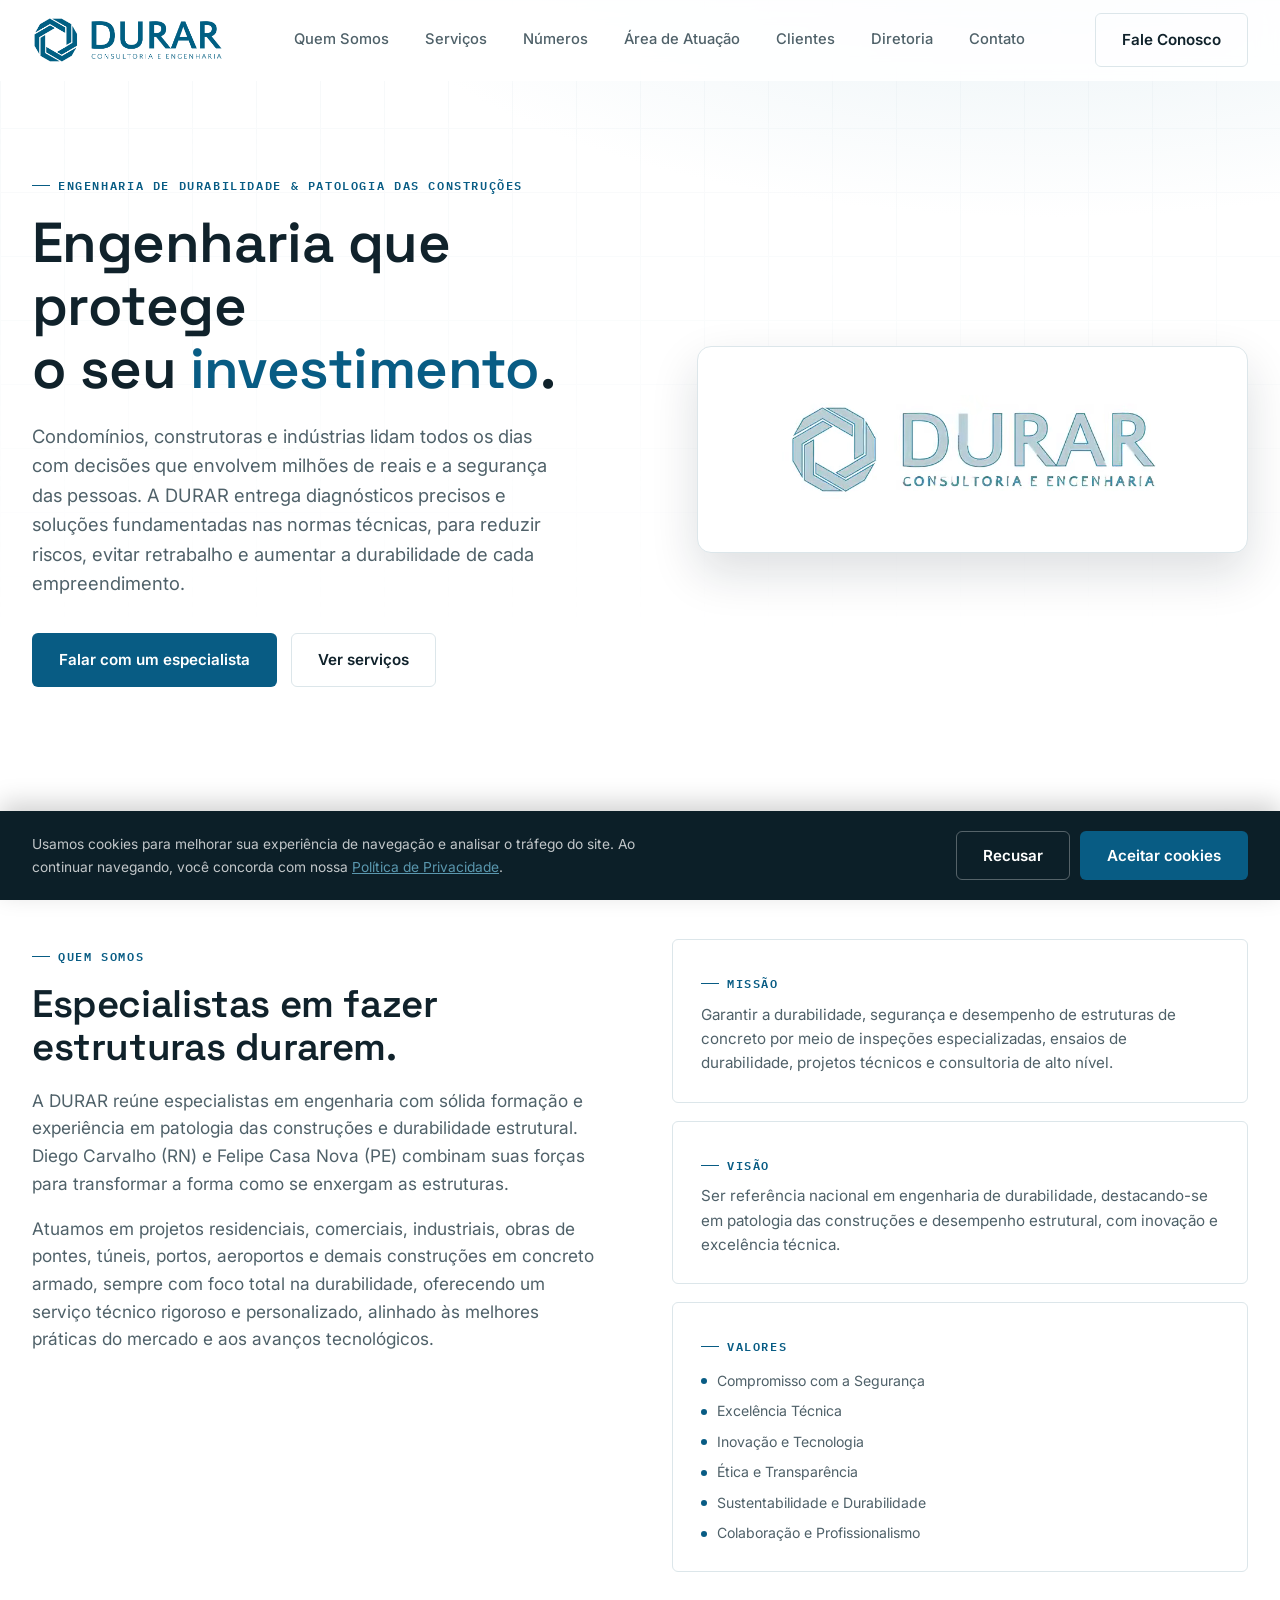
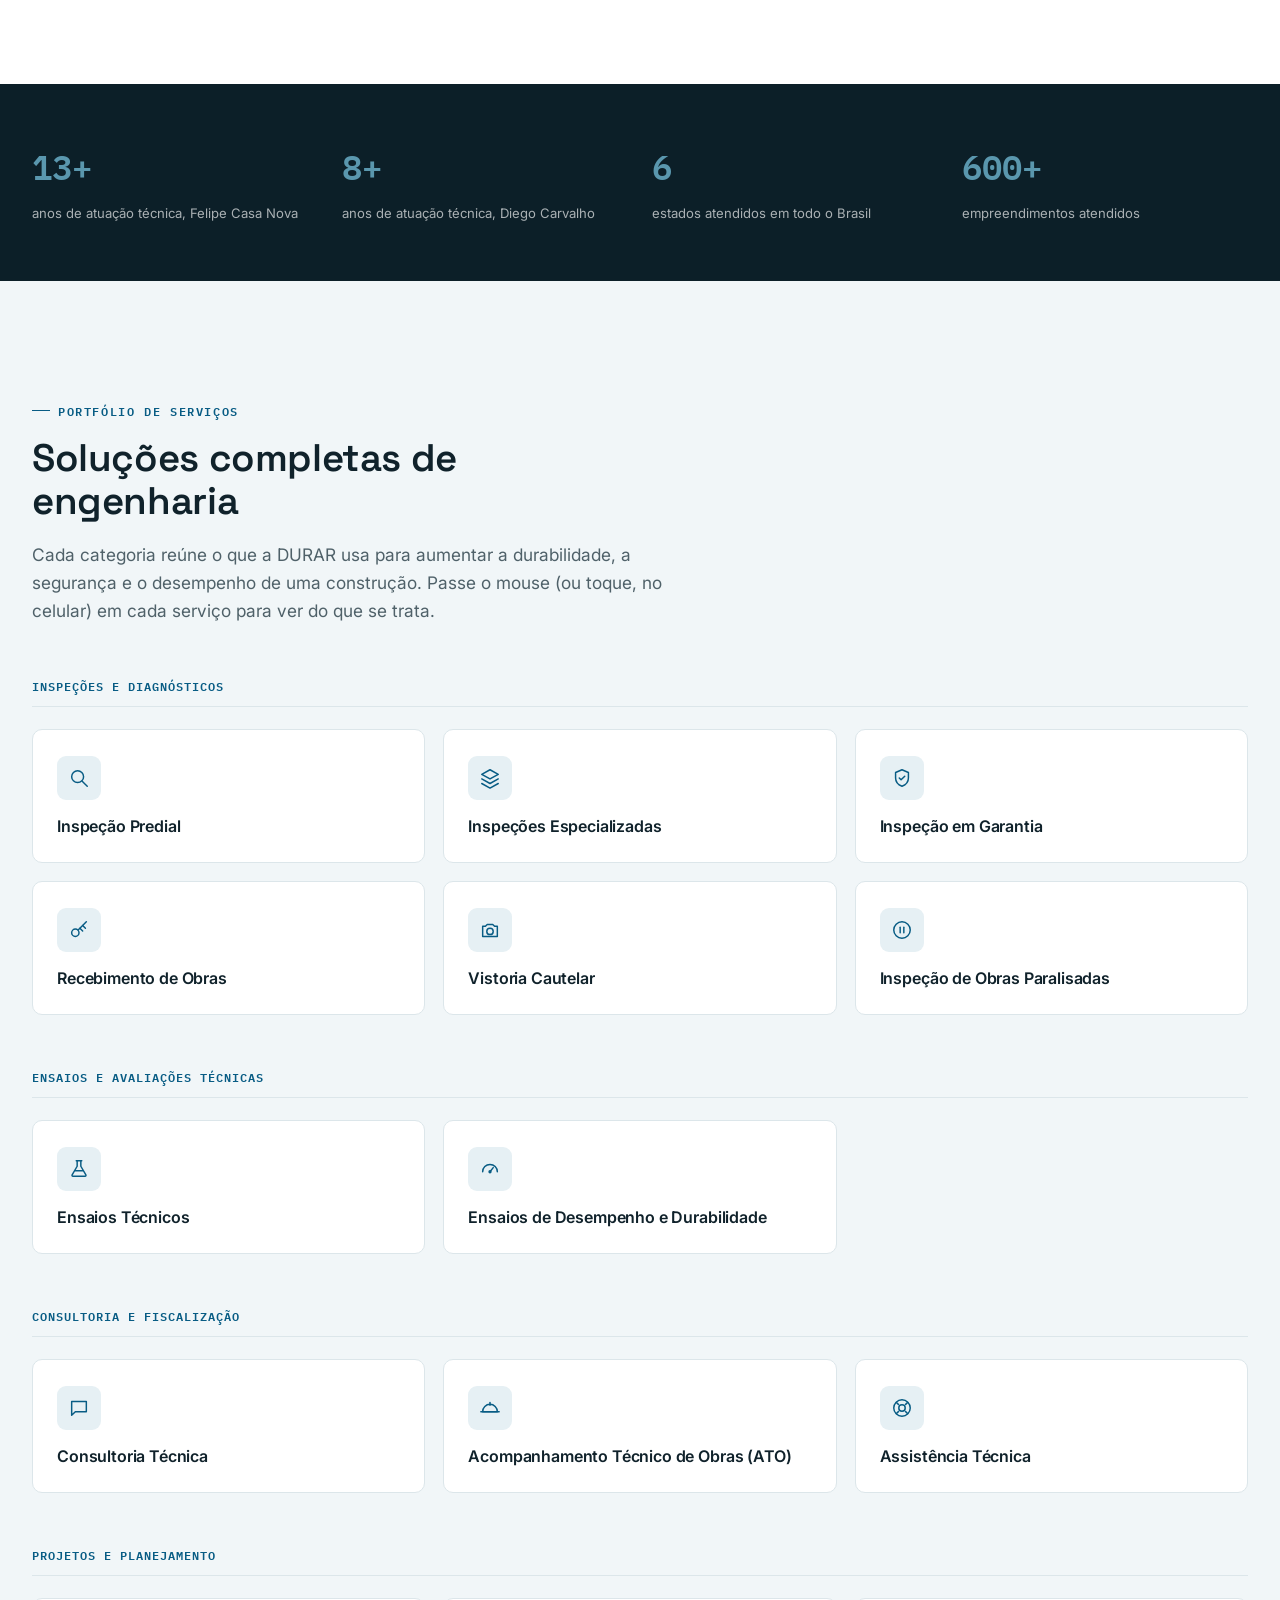
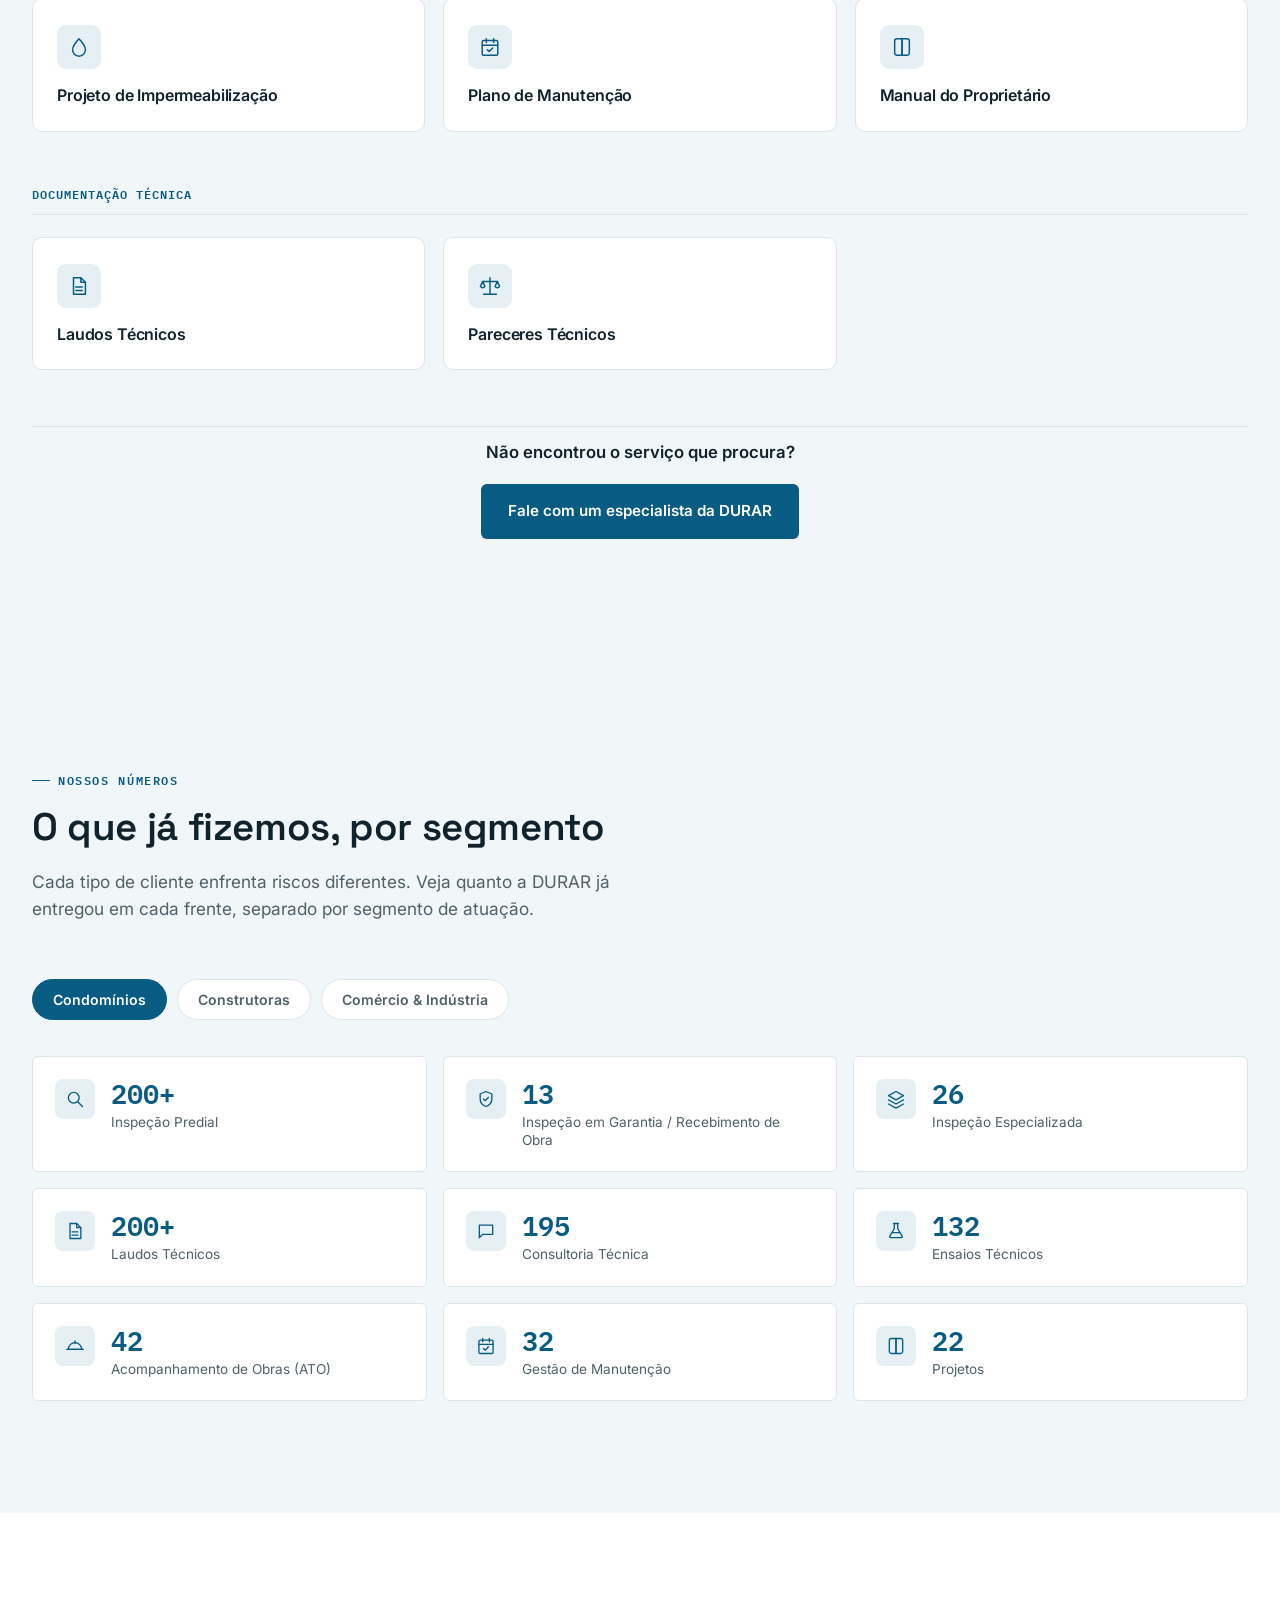
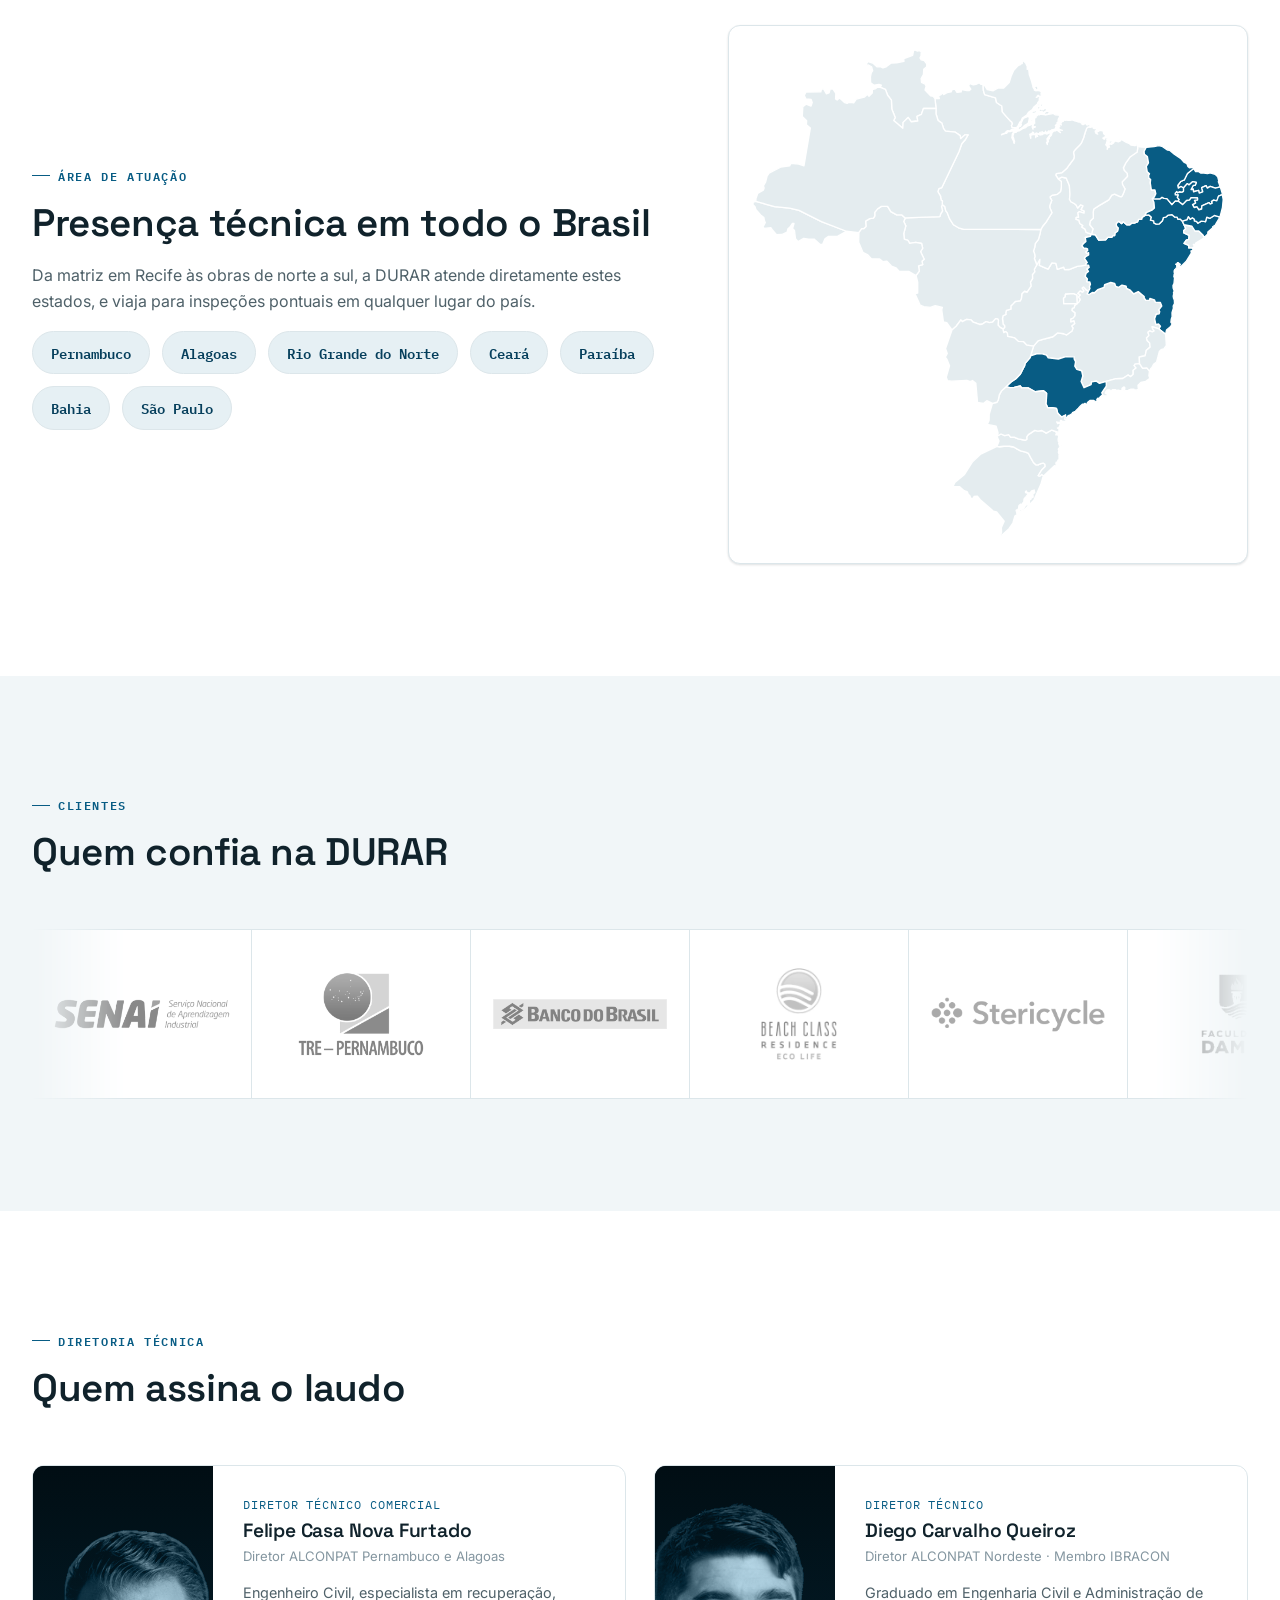
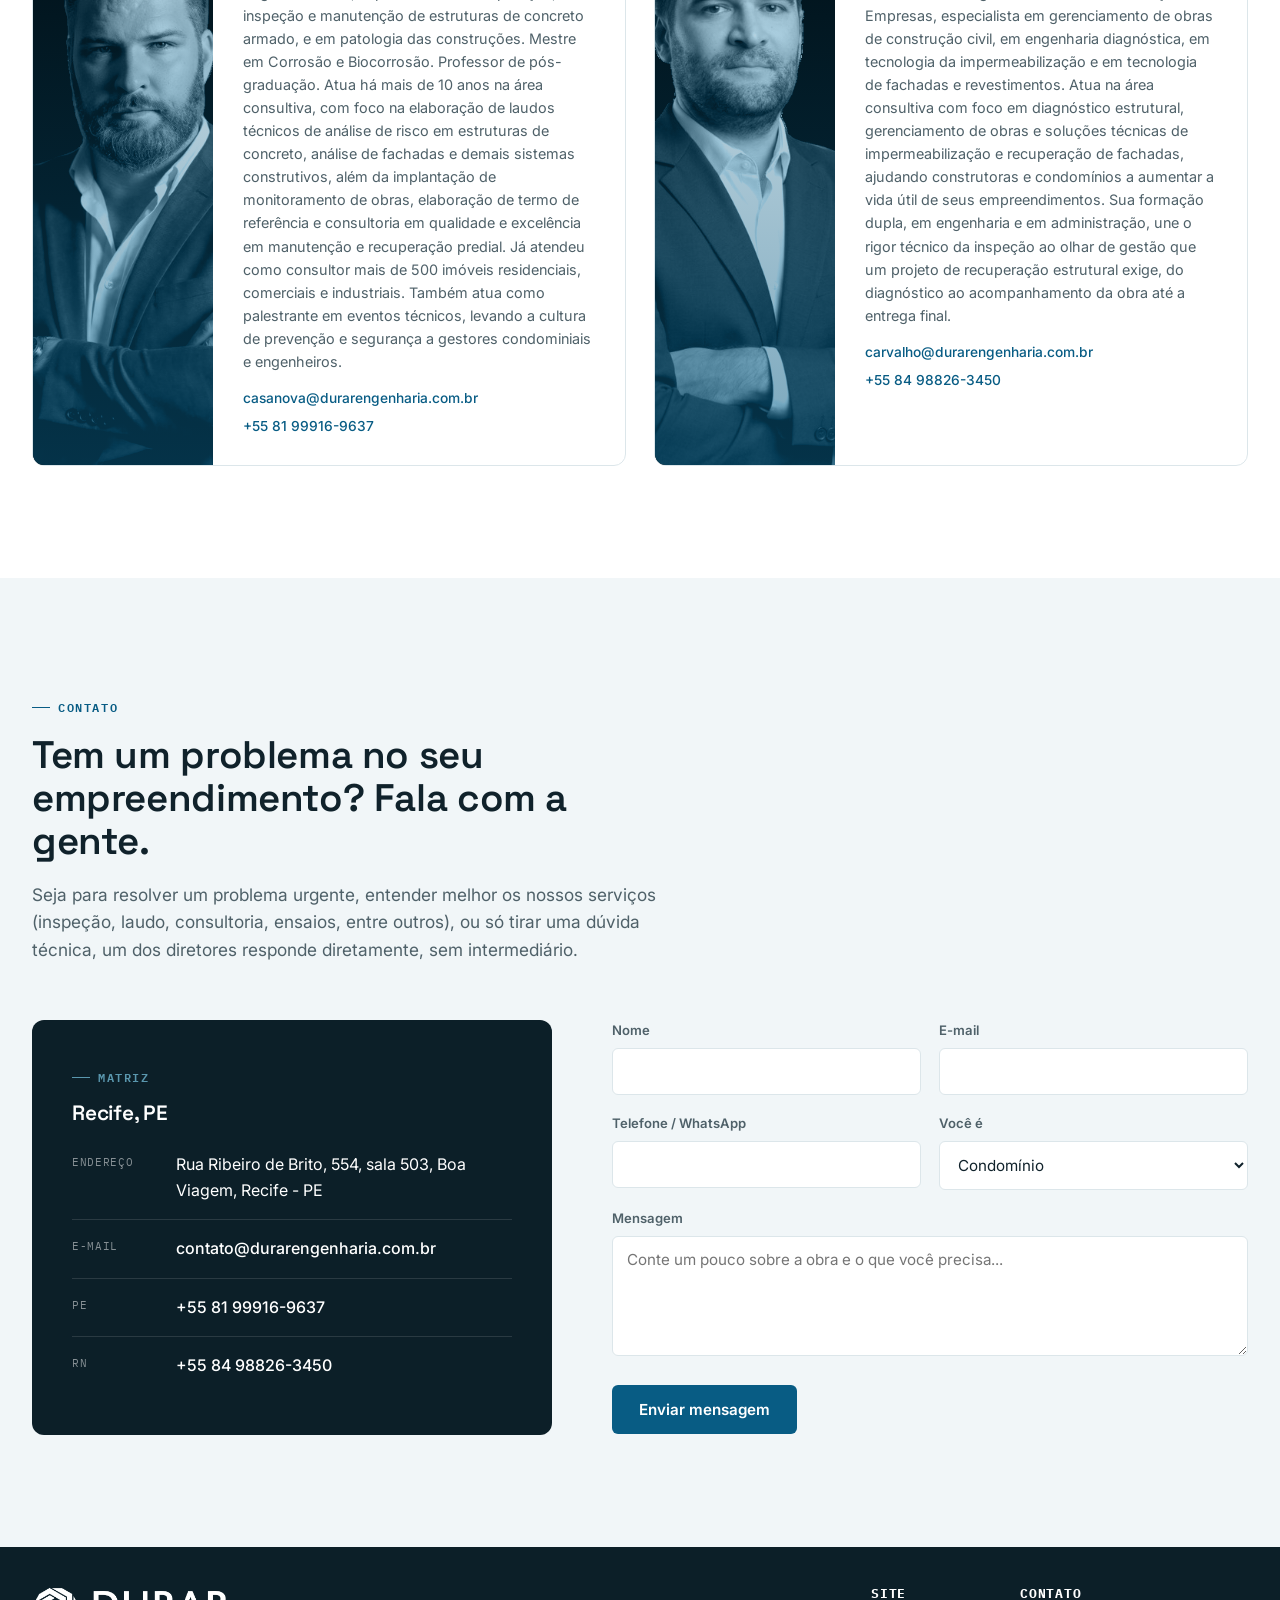
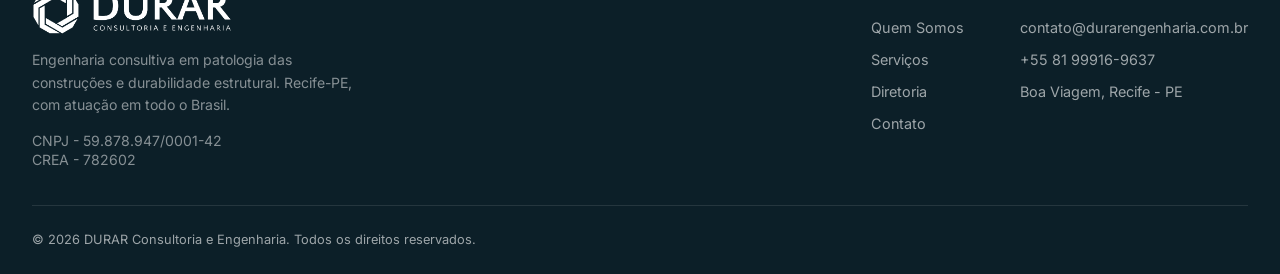
==== index.html @ efceea09 "Add files via upload" ====
<!DOCTYPE html>
<html lang="pt-BR">
<head>
<meta charset="UTF-8">
<meta name="viewport" content="width=device-width, initial-scale=1.0">
<title>DURAR Consultoria e Engenharia | Inspeção Predial, Laudos Técnicos e Patologia das Construções</title>
<meta name="description" content="Inspeção predial, laudos técnicos, ensaios de durabilidade e consultoria em patologia das construções em Recife-PE. Atendimento em Pernambuco, Alagoas, Rio Grande do Norte, Ceará, Paraíba, Bahia e São Paulo.">
<meta name="keywords" content="patologia das construções, inspeção predial, laudo técnico engenharia, engenharia de durabilidade, inspeção predial Recife, consultoria estrutural, manifestação patológica, recuperação estrutural, ALCONPAT Pernambuco">
<meta name="author" content="DURAR Consultoria e Engenharia">
<link rel="canonical" href="https://www.durarengenharia.com.br/">

<!-- Open Graph / WhatsApp / LinkedIn / Facebook preview -->
<meta property="og:type" content="website">
<meta property="og:locale" content="pt_BR">
<meta property="og:site_name" content="DURAR Consultoria e Engenharia">
<meta property="og:title" content="DURAR Consultoria e Engenharia | Inspeção Predial e Patologia das Construções">
<meta property="og:description" content="Diagnósticos precisos e soluções fundamentadas nas normas técnicas para condomínios, construtoras e indústrias. Atuação em PE, AL, RN, CE, PB, BA e SP.">
<meta property="og:url" content="https://www.durarengenharia.com.br/">
<meta property="og:image" content="https://www.durarengenharia.com.br/assets/og-image.jpg">

<!-- Twitter/X card -->
<meta name="twitter:card" content="summary_large_image">
<meta name="twitter:title" content="DURAR Consultoria e Engenharia">
<meta name="twitter:description" content="Inspeção predial, laudos técnicos e consultoria em patologia das construções. Recife-PE, com atuação em todo o Nordeste e São Paulo.">
<meta name="twitter:image" content="https://www.durarengenharia.com.br/assets/og-image.jpg">

<!-- Dados estruturados para o Google (LocalBusiness) -->
<script type="application/ld+json">
{
  "@context": "https://schema.org",
  "@type": "ProfessionalService",
  "name": "DURAR Consultoria e Engenharia",
  "image": "https://www.durarengenharia.com.br/assets/logo.png",
  "description": "Consultoria em patologia das construções, inspeção predial, laudos técnicos e ensaios de durabilidade para condomínios, construtoras e indústrias.",
  "address": {
    "@type": "PostalAddress",
    "streetAddress": "Rua Ribeiro de Brito, 554, sala 503",
    "addressLocality": "Recife",
    "addressRegion": "PE",
    "addressCountry": "BR"
  },
  "areaServed": ["Pernambuco", "Alagoas", "Rio Grande do Norte", "Ceará", "Paraíba", "Bahia", "São Paulo"],
  "email": "contato@durarengenharia.com.br",
  "telephone": "+55-81-99916-9637",
  "url": "https://www.durarengenharia.com.br/",
  "sameAs": [],
  "founder": [
    { "@type": "Person", "name": "Felipe Casa Nova Furtado" },
    { "@type": "Person", "name": "Diego Carvalho Queiroz" }
  ]
}
</script>

<!-- Google Analytics (GA4) — carregado via JS somente após consentimento de cookies (ver main.js) -->
<link rel="icon" type="image/x-icon" href="favicon.ico">
<link rel="icon" type="image/png" sizes="32x32" href="assets/icon.png">
<link rel="icon" type="image/png" sizes="192x192" href="assets/icon.png">
<link rel="apple-touch-icon" sizes="180x180" href="assets/apple-touch-icon.png">
<link rel="preconnect" href="https://fonts.googleapis.com">
<link rel="preconnect" href="https://fonts.gstatic.com" crossorigin>
<link href="https://fonts.googleapis.com/css2?family=Space+Grotesk:wght@500;600;700&family=Inter:wght@400;500;600;700&family=IBM+Plex+Mono:wght@500;600&display=swap" rel="stylesheet">
<link rel="stylesheet" href="css/style.css">
</head>
<body>

<div class="split-intro" id="splitIntro" aria-hidden="true">
  <div class="split-panel split-left"></div>
  <div class="split-panel split-right"></div>
  <img src="assets/icon.png" alt="" class="split-logo" id="splitLogo">
</div>

<header class="site-header" id="siteHeader">
  <div class="container">
    <a href="#top" class="brand">
      <img src="assets/logo.png" alt="DURAR Consultoria e Engenharia">
    </a>
    <nav class="main-nav" id="mainNav">
      <a href="#sobre">Quem Somos</a>
      <a href="#servicos">Serviços</a>
      <a href="#numeros">Números</a>
      <a href="#atuacao">Área de Atuação</a>
      <a href="#clientes">Clientes</a>
      <a href="#equipe">Diretoria</a>
      <a href="#contato">Contato</a>
    </nav>
    <div class="header-cta">
      <a href="#contato" class="btn btn-ghost">Fale Conosco</a>
      <button class="nav-toggle" id="navToggle" aria-label="Abrir menu">
        <span></span><span></span><span></span>
      </button>
    </div>
  </div>
</header>

<main id="top">

  <!-- HERO -->
  <section class="hero">
    <div class="container">
      <div class="hero-copy">
        <span class="eyebrow">Engenharia de Durabilidade &amp; Patologia das Construções</span>
        <h1>Engenharia que protege<br>o seu <em>investimento</em>.</h1>
        <p class="hero-sub">Condomínios, construtoras e indústrias lidam todos os dias com decisões que envolvem milhões de reais e a segurança das pessoas. A DURAR entrega diagnósticos precisos e soluções fundamentadas nas normas técnicas, para reduzir riscos, evitar retrabalho e aumentar a durabilidade de cada empreendimento.</p>
        <div class="hero-ctas">
          <a href="#contato" class="btn btn-primary">Falar com um especialista</a>
          <a href="#servicos" class="btn btn-ghost">Ver serviços</a>
        </div>
      </div>
      <div class="hero-visual">
        <div class="logo-anim-card">
          <video autoplay muted loop playsinline class="logo-anim-video">
            <source src="assets/logo-animation.webm" type="video/webm">
            <source src="assets/logo-animation.mp4" type="video/mp4">
          </video>
        </div>
      </div>
    </div>
  </section>

  <!-- SOBRE -->
  <section class="section" id="sobre">
    <div class="container">
      <div class="about-grid">
        <div class="reveal">
          <span class="eyebrow">Quem Somos</span>
          <h2>Especialistas em fazer estruturas durarem.</h2>
          <p>A DURAR reúne especialistas em engenharia com sólida formação e experiência em patologia das construções e durabilidade estrutural. Diego Carvalho (RN) e Felipe Casa Nova (PE) combinam suas forças para transformar a forma como se enxergam as estruturas.</p>
          <p>Atuamos em projetos residenciais, comerciais, industriais, obras de pontes, túneis, portos, aeroportos e demais construções em concreto armado, sempre com foco total na durabilidade, oferecendo um serviço técnico rigoroso e personalizado, alinhado às melhores práticas do mercado e aos avanços tecnológicos.</p>
        </div>
        <div class="mv-cards reveal">
          <div class="mv-card">
            <span class="eyebrow">Missão</span>
            <p>Garantir a durabilidade, segurança e desempenho de estruturas de concreto por meio de inspeções especializadas, ensaios de durabilidade, projetos técnicos e consultoria de alto nível.</p>
          </div>
          <div class="mv-card">
            <span class="eyebrow">Visão</span>
            <p>Ser referência nacional em engenharia de durabilidade, destacando-se em patologia das construções e desempenho estrutural, com inovação e excelência técnica.</p>
          </div>
          <div class="mv-card">
            <span class="eyebrow">Valores</span>
            <ul class="values-list">
              <li>Compromisso com a Segurança</li>
              <li>Excelência Técnica</li>
              <li>Inovação e Tecnologia</li>
              <li>Ética e Transparência</li>
              <li>Sustentabilidade e Durabilidade</li>
              <li>Colaboração e Profissionalismo</li>
            </ul>
          </div>
        </div>
      </div>
    </div>
  </section>

  <!-- STATS -->
  <div class="stats-strip">
    <div class="container">
      <div class="stats-grid">
        <div class="stat reveal"><span class="num">13+</span><span class="label">anos de atuação técnica, Felipe Casa Nova</span></div>
        <div class="stat reveal"><span class="num">8+</span><span class="label">anos de atuação técnica, Diego Carvalho</span></div>
        <div class="stat reveal"><span class="num">6</span><span class="label">estados atendidos em todo o Brasil</span></div>
        <div class="stat reveal"><span class="num">600+</span><span class="label">empreendimentos atendidos</span></div>
      </div>
    </div>
  </div>

  <!-- SERVIÇOS -->
  <section class="section section-alt" id="servicos">
    <div class="container">
      <div class="section-head reveal">
        <span class="eyebrow">Portfólio de Serviços</span>
        <h2>Soluções completas de engenharia</h2>
        <p>Cada categoria reúne o que a DURAR usa para aumentar a durabilidade, a segurança e o desempenho de uma construção. Passe o mouse (ou toque, no celular) em cada serviço para ver do que se trata.</p>
      </div>

      <!-- INSPEÇÕES E DIAGNÓSTICOS -->
      <div class="svc-category reveal">
        <h3 class="svc-cat-title">Inspeções e Diagnósticos</h3>
        <div class="svc-grid">
          <div class="svc-card" tabindex="0">
            <span class="svc-icon"><svg viewBox="0 0 24 24" fill="none" stroke="currentColor" stroke-width="1.6" stroke-linecap="round"><circle cx="10.5" cy="10.5" r="6.5"/><line x1="15.5" y1="15.5" x2="21" y2="21"/></svg></span>
            <h4>Inspeção Predial</h4>
            <p class="svc-desc">Avaliação técnica completa da edificação para identificar anomalias, riscos, falhas de manutenção e oportunidades de melhoria, contribuindo para a segurança, valorização e aumento da vida útil do patrimônio.</p>
          </div>
          <div class="svc-card" tabindex="0">
            <span class="svc-icon"><svg viewBox="0 0 24 24" fill="none" stroke="currentColor" stroke-width="1.6" stroke-linejoin="round" stroke-linecap="round"><polygon points="12,3 21,8 12,13 3,8"/><polyline points="3,13 12,18 21,13"/><polyline points="3,18 12,23 21,18"/></svg></span>
            <h4>Inspeções Especializadas</h4>
            <p class="svc-desc">Análise detalhada de sistemas específicos, como fachadas, estruturas, impermeabilização, reservatórios, coberturas, piscinas, SPDA e demais elementos construtivos que exigem investigação técnica aprofundada.</p>
          </div>
          <div class="svc-card" tabindex="0">
            <span class="svc-icon"><svg viewBox="0 0 24 24" fill="none" stroke="currentColor" stroke-width="1.6" stroke-linejoin="round" stroke-linecap="round"><path d="M12 3l7 3v6c0 4.5-3 7.5-7 9-4-1.5-7-4.5-7-9V6z"/><polyline points="9,12 11,14 15,10"/></svg></span>
            <h4>Inspeção em Garantia</h4>
            <p class="svc-desc">Vistoria realizada antes do término da garantia da construtora para identificar eventuais não conformidades e assegurar que todas as pendências sejam tratadas dentro do prazo legal.</p>
          </div>
          <div class="svc-card" tabindex="0">
            <span class="svc-icon"><svg viewBox="0 0 24 24" fill="none" stroke="currentColor" stroke-width="1.6" stroke-linecap="round" stroke-linejoin="round"><circle cx="8" cy="15" r="4"/><line x1="11" y1="12" x2="20" y2="3"/><line x1="16" y1="7" x2="19" y2="10"/><line x1="13" y1="10" x2="16" y2="13"/></svg></span>
            <h4>Recebimento de Obras</h4>
            <p class="svc-desc">Avaliação técnica de empreendimentos recém-construídos para verificar a qualidade da execução, identificar inconformidades e garantir uma entrega mais segura ao proprietário ou condomínio.</p>
          </div>
          <div class="svc-card" tabindex="0">
            <span class="svc-icon"><svg viewBox="0 0 24 24" fill="none" stroke="currentColor" stroke-width="1.6" stroke-linejoin="round" stroke-linecap="round"><path d="M4 8h3l2-2h6l2 2h3v11H4z"/><circle cx="12" cy="13.5" r="3.5"/></svg></span>
            <h4>Vistoria Cautelar</h4>
            <p class="svc-desc">Registro técnico detalhado das condições do imóvel antes do início de obras vizinhas, reformas ou intervenções, reduzindo conflitos e oferecendo segurança jurídica às partes envolvidas.</p>
          </div>
          <div class="svc-card" tabindex="0">
            <span class="svc-icon"><svg viewBox="0 0 24 24" fill="none" stroke="currentColor" stroke-width="1.6" stroke-linecap="round"><circle cx="12" cy="12" r="9"/><line x1="10" y1="9" x2="10" y2="15"/><line x1="14" y1="9" x2="14" y2="15"/></svg></span>
            <h4>Inspeção de Obras Paralisadas</h4>
            <p class="svc-desc">Diagnóstico das condições estruturais e construtivas de obras interrompidas, avaliando riscos e definindo estratégias seguras para retomada da execução.</p>
          </div>
        </div>
      </div>

      <!-- ENSAIOS E AVALIAÇÕES TÉCNICAS -->
      <div class="svc-category reveal">
        <h3 class="svc-cat-title">Ensaios e Avaliações Técnicas</h3>
        <div class="svc-grid">
          <div class="svc-card" tabindex="0">
            <span class="svc-icon"><svg viewBox="0 0 24 24" fill="none" stroke="currentColor" stroke-width="1.6" stroke-linejoin="round" stroke-linecap="round"><path d="M9 3h6"/><path d="M10 3v6l-5.5 9.5A1 1 0 0 0 5.4 20h13.2a1 1 0 0 0 .9-1.5L14 9V3"/><line x1="8" y1="14" x2="16" y2="14"/></svg></span>
            <h4>Ensaios Técnicos</h4>
            <p class="svc-desc">Realização de ensaios especializados para investigar manifestações patológicas, avaliar materiais e fornecer diagnósticos precisos baseados em evidências.</p>
          </div>
          <div class="svc-card" tabindex="0">
            <span class="svc-icon"><svg viewBox="0 0 24 24" fill="none" stroke="currentColor" stroke-width="1.6" stroke-linecap="round" stroke-linejoin="round"><path d="M4 15a8 8 0 1 1 16 0"/><line x1="12" y1="15" x2="15.5" y2="10.5"/><circle cx="12" cy="15" r="1"/></svg></span>
            <h4>Ensaios de Desempenho e Durabilidade</h4>
            <p class="svc-desc">Avaliações técnicas destinadas a verificar o desempenho dos sistemas construtivos, aumentar a confiabilidade das edificações e prolongar sua vida útil.</p>
          </div>
        </div>
      </div>

      <!-- CONSULTORIA E FISCALIZAÇÃO -->
      <div class="svc-category reveal">
        <h3 class="svc-cat-title">Consultoria e Fiscalização</h3>
        <div class="svc-grid">
          <div class="svc-card" tabindex="0">
            <span class="svc-icon"><svg viewBox="0 0 24 24" fill="none" stroke="currentColor" stroke-width="1.6" stroke-linejoin="round" stroke-linecap="round"><path d="M4 5h16v11H8l-4 4z"/></svg></span>
            <h4>Consultoria Técnica</h4>
            <p class="svc-desc">Apoio especializado para tomada de decisões em obras, reformas, manifestações patológicas, manutenção, perícias e soluções de engenharia.</p>
          </div>
          <div class="svc-card" tabindex="0">
            <span class="svc-icon"><svg viewBox="0 0 24 24" fill="none" stroke="currentColor" stroke-width="1.6" stroke-linejoin="round" stroke-linecap="round"><path d="M4 16a8 8 0 0 1 16 0z"/><line x1="2" y1="16" x2="22" y2="16"/><line x1="12" y1="6" x2="12" y2="9"/></svg></span>
            <h4>Acompanhamento Técnico de Obras (ATO)</h4>
            <p class="svc-desc">Fiscalização técnica independente durante a execução da obra, verificando conformidade com projetos, normas técnicas e boas práticas construtivas.</p>
          </div>
          <div class="svc-card" tabindex="0">
            <span class="svc-icon"><svg viewBox="0 0 24 24" fill="none" stroke="currentColor" stroke-width="1.6"><circle cx="12" cy="12" r="9"/><circle cx="12" cy="12" r="3.5"/><line x1="5.4" y1="5.4" x2="8.6" y2="8.6"/><line x1="15.4" y1="15.4" x2="18.6" y2="18.6"/><line x1="18.6" y1="5.4" x2="15.4" y2="8.6"/><line x1="8.6" y1="15.4" x2="5.4" y2="18.6"/></svg></span>
            <h4>Assistência Técnica</h4>
            <p class="svc-desc">Suporte técnico especializado para análise de manifestações patológicas, orientações técnicas e acompanhamento de soluções construtivas.</p>
          </div>
        </div>
      </div>

      <!-- PROJETOS E PLANEJAMENTO -->
      <div class="svc-category reveal">
        <h3 class="svc-cat-title">Projetos e Planejamento</h3>
        <div class="svc-grid">
          <div class="svc-card" tabindex="0">
            <span class="svc-icon"><svg viewBox="0 0 24 24" fill="none" stroke="currentColor" stroke-width="1.6" stroke-linejoin="round" stroke-linecap="round"><path d="M12 3s7 7.5 7 12a7 7 0 0 1-14 0c0-4.5 7-12 7-12z"/></svg></span>
            <h4>Projeto de Impermeabilização</h4>
            <p class="svc-desc">Desenvolvimento de soluções de impermeabilização compatíveis com cada empreendimento, visando desempenho, durabilidade e redução dos custos futuros de manutenção.</p>
          </div>
          <div class="svc-card" tabindex="0">
            <span class="svc-icon"><svg viewBox="0 0 24 24" fill="none" stroke="currentColor" stroke-width="1.6" stroke-linejoin="round" stroke-linecap="round"><rect x="3.5" y="5" width="17" height="16" rx="1.5"/><line x1="3.5" y1="10" x2="20.5" y2="10"/><line x1="8" y1="3" x2="8" y2="7"/><line x1="16" y1="3" x2="16" y2="7"/><polyline points="9,15 11,17 15,13"/></svg></span>
            <h4>Plano de Manutenção</h4>
            <p class="svc-desc">Elaboração de planos de manutenção preventiva, preditiva e corretiva para preservar o patrimônio, reduzir custos e atender às normas técnicas vigentes.</p>
          </div>
          <div class="svc-card" tabindex="0">
            <span class="svc-icon"><svg viewBox="0 0 24 24" fill="none" stroke="currentColor" stroke-width="1.6" stroke-linejoin="round" stroke-linecap="round"><path d="M4 5.5A2.5 2.5 0 0 1 6.5 3H12v18H6.5A2.5 2.5 0 0 1 4 18.5z"/><path d="M20 5.5A2.5 2.5 0 0 0 17.5 3H12v18h5.5a2.5 2.5 0 0 0 2.5-2.5z"/></svg></span>
            <h4>Manual do Proprietário</h4>
            <p class="svc-desc">Desenvolvimento de manuais técnicos claros e completos, orientando o uso, operação e manutenção adequada da edificação conforme as normas brasileiras.</p>
          </div>
        </div>
      </div>

      <!-- DOCUMENTAÇÃO TÉCNICA -->
      <div class="svc-category reveal">
        <h3 class="svc-cat-title">Documentação Técnica</h3>
        <div class="svc-grid">
          <div class="svc-card" tabindex="0">
            <span class="svc-icon"><svg viewBox="0 0 24 24" fill="none" stroke="currentColor" stroke-width="1.6" stroke-linejoin="round" stroke-linecap="round"><path d="M6 3h8l5 5v13H6z"/><polyline points="14,3 14,8 19,8"/><line x1="8.5" y1="13" x2="15.5" y2="13"/><line x1="8.5" y1="17" x2="15.5" y2="17"/></svg></span>
            <h4>Laudos Técnicos</h4>
            <p class="svc-desc">Elaboração de laudos fundamentados em normas técnicas e evidências de campo para subsidiar decisões técnicas, administrativas e judiciais.</p>
          </div>
          <div class="svc-card" tabindex="0">
            <span class="svc-icon"><svg viewBox="0 0 24 24" fill="none" stroke="currentColor" stroke-width="1.6" stroke-linejoin="round" stroke-linecap="round"><line x1="12" y1="3" x2="12" y2="21"/><line x1="5" y1="21" x2="19" y2="21"/><line x1="4" y1="7" x2="20" y2="7"/><path d="M4 7l-2.5 5.5a3 3 0 0 0 5 0z"/><path d="M20 7l2.5 5.5a3 3 0 0 1-5 0z"/></svg></span>
            <h4>Pareceres Técnicos</h4>
            <p class="svc-desc">Análises especializadas sobre problemas construtivos específicos, apresentando conclusões técnicas e recomendações baseadas em critérios de engenharia.</p>
          </div>
        </div>
      </div>

      <div class="svc-cta reveal">
        <p>Não encontrou o serviço que procura?</p>
        <a href="#contato" class="btn btn-primary">Fale com um especialista da DURAR</a>
      </div>
    </div>
  </section>

  <!-- NOSSOS NÚMEROS -->
  <section class="section section-alt" id="numeros">
    <div class="container">
      <div class="section-head reveal">
        <span class="eyebrow">Nossos Números</span>
        <h2>O que já fizemos, por segmento</h2>
        <p>Cada tipo de cliente enfrenta riscos diferentes. Veja quanto a DURAR já entregou em cada frente, separado por segmento de atuação.</p>
      </div>

      <div class="num-tabs">
        <button class="num-tab active" data-numtab="num-condominios">Condomínios</button>
        <button class="num-tab" data-numtab="num-construtoras">Construtoras</button>
        <button class="num-tab" data-numtab="num-industria">Comércio &amp; Indústria</button>
      </div>

      <div class="num-panel active" id="num-condominios">
        <div class="num-grid">
          <div class="num-item"><span class="num-icon"><svg viewBox="0 0 24 24" fill="none" stroke="currentColor" stroke-width="1.6" stroke-linecap="round"><circle cx="10.5" cy="10.5" r="6.5"/><line x1="15.5" y1="15.5" x2="21" y2="21"/></svg></span><span class="num-body"><span class="num-value">200+</span><span class="num-label">Inspeção Predial</span></span></div>
          <div class="num-item"><span class="num-icon"><svg viewBox="0 0 24 24" fill="none" stroke="currentColor" stroke-width="1.6" stroke-linejoin="round" stroke-linecap="round"><path d="M12 3l7 3v6c0 4.5-3 7.5-7 9-4-1.5-7-4.5-7-9V6z"/><polyline points="9,12 11,14 15,10"/></svg></span><span class="num-body"><span class="num-value">13</span><span class="num-label">Inspeção em Garantia / Recebimento de Obra</span></span></div>
          <div class="num-item"><span class="num-icon"><svg viewBox="0 0 24 24" fill="none" stroke="currentColor" stroke-width="1.6" stroke-linejoin="round" stroke-linecap="round"><polygon points="12,3 21,8 12,13 3,8"/><polyline points="3,13 12,18 21,13"/><polyline points="3,18 12,23 21,18"/></svg></span><span class="num-body"><span class="num-value">26</span><span class="num-label">Inspeção Especializada</span></span></div>
          <div class="num-item"><span class="num-icon"><svg viewBox="0 0 24 24" fill="none" stroke="currentColor" stroke-width="1.6" stroke-linejoin="round" stroke-linecap="round"><path d="M6 3h8l5 5v13H6z"/><polyline points="14,3 14,8 19,8"/><line x1="8.5" y1="13" x2="15.5" y2="13"/><line x1="8.5" y1="17" x2="15.5" y2="17"/></svg></span><span class="num-body"><span class="num-value">200+</span><span class="num-label">Laudos Técnicos</span></span></div>
          <div class="num-item"><span class="num-icon"><svg viewBox="0 0 24 24" fill="none" stroke="currentColor" stroke-width="1.6" stroke-linejoin="round" stroke-linecap="round"><path d="M4 5h16v11H8l-4 4z"/></svg></span><span class="num-body"><span class="num-value">195</span><span class="num-label">Consultoria Técnica</span></span></div>
          <div class="num-item"><span class="num-icon"><svg viewBox="0 0 24 24" fill="none" stroke="currentColor" stroke-width="1.6" stroke-linejoin="round" stroke-linecap="round"><path d="M9 3h6"/><path d="M10 3v6l-5.5 9.5A1 1 0 0 0 5.4 20h13.2a1 1 0 0 0 .9-1.5L14 9V3"/><line x1="8" y1="14" x2="16" y2="14"/></svg></span><span class="num-body"><span class="num-value">132</span><span class="num-label">Ensaios Técnicos</span></span></div>
          <div class="num-item"><span class="num-icon"><svg viewBox="0 0 24 24" fill="none" stroke="currentColor" stroke-width="1.6" stroke-linejoin="round" stroke-linecap="round"><path d="M4 16a8 8 0 0 1 16 0z"/><line x1="2" y1="16" x2="22" y2="16"/><line x1="12" y1="6" x2="12" y2="9"/></svg></span><span class="num-body"><span class="num-value">42</span><span class="num-label">Acompanhamento de Obras (ATO)</span></span></div>
          <div class="num-item"><span class="num-icon"><svg viewBox="0 0 24 24" fill="none" stroke="currentColor" stroke-width="1.6" stroke-linejoin="round" stroke-linecap="round"><rect x="3.5" y="5" width="17" height="16" rx="1.5"/><line x1="3.5" y1="10" x2="20.5" y2="10"/><line x1="8" y1="3" x2="8" y2="7"/><line x1="16" y1="3" x2="16" y2="7"/><polyline points="9,15 11,17 15,13"/></svg></span><span class="num-body"><span class="num-value">32</span><span class="num-label">Gestão de Manutenção</span></span></div>
          <div class="num-item"><span class="num-icon"><svg viewBox="0 0 24 24" fill="none" stroke="currentColor" stroke-width="1.6" stroke-linejoin="round" stroke-linecap="round"><path d="M4 5.5A2.5 2.5 0 0 1 6.5 3H12v18H6.5A2.5 2.5 0 0 1 4 18.5z"/><path d="M20 5.5A2.5 2.5 0 0 0 17.5 3H12v18h5.5a2.5 2.5 0 0 0 2.5-2.5z"/></svg></span><span class="num-body"><span class="num-value">22</span><span class="num-label">Projetos</span></span></div>
        </div>
      </div>

      <div class="num-panel" id="num-construtoras">
        <div class="num-grid">
          <div class="num-item"><span class="num-icon"><svg viewBox="0 0 24 24" fill="none" stroke="currentColor" stroke-width="1.6" stroke-linecap="round" stroke-linejoin="round"><circle cx="8" cy="15" r="4"/><line x1="11" y1="12" x2="20" y2="3"/><line x1="16" y1="7" x2="19" y2="10"/><line x1="13" y1="10" x2="16" y2="13"/></svg></span><span class="num-body"><span class="num-value">45</span><span class="num-label">Vistoria de Recebimento de Obra</span></span></div>
          <div class="num-item"><span class="num-icon"><svg viewBox="0 0 24 24" fill="none" stroke="currentColor" stroke-width="1.6" stroke-linecap="round" stroke-linejoin="round"><path d="M4 15a8 8 0 1 1 16 0"/><line x1="12" y1="15" x2="15.5" y2="10.5"/><circle cx="12" cy="15" r="1"/></svg></span><span class="num-body"><span class="num-value">38</span><span class="num-label">Ensaios de Desempenho e Durabilidade</span></span></div>
          <div class="num-item"><span class="num-icon"><svg viewBox="0 0 24 24" fill="none" stroke="currentColor" stroke-width="1.6" stroke-linejoin="round" stroke-linecap="round"><path d="M12 3s7 7.5 7 12a7 7 0 0 1-14 0c0-4.5 7-12 7-12z"/></svg></span><span class="num-body"><span class="num-value">27</span><span class="num-label">Projeto de Impermeabilização</span></span></div>
          <div class="num-item"><span class="num-icon"><svg viewBox="0 0 24 24" fill="none" stroke="currentColor" stroke-width="1.6" stroke-linejoin="round" stroke-linecap="round"><path d="M4 8h3l2-2h6l2 2h3v11H4z"/><circle cx="12" cy="13.5" r="3.5"/></svg></span><span class="num-body"><span class="num-value">15</span><span class="num-label">Vistoria Cautelar</span></span></div>
          <div class="num-item"><span class="num-icon"><svg viewBox="0 0 24 24" fill="none" stroke="currentColor" stroke-width="1.6" stroke-linejoin="round" stroke-linecap="round"><path d="M4 5.5A2.5 2.5 0 0 1 6.5 3H12v18H6.5A2.5 2.5 0 0 1 4 18.5z"/><path d="M20 5.5A2.5 2.5 0 0 0 17.5 3H12v18h5.5a2.5 2.5 0 0 0 2.5-2.5z"/></svg></span><span class="num-body"><span class="num-value">20</span><span class="num-label">Elaboração de Manual do Proprietário</span></span></div>
          <div class="num-item"><span class="num-icon"><svg viewBox="0 0 24 24" fill="none" stroke="currentColor" stroke-width="1.6" stroke-linecap="round"><circle cx="12" cy="12" r="9"/><line x1="10" y1="9" x2="10" y2="15"/><line x1="14" y1="9" x2="14" y2="15"/></svg></span><span class="num-body"><span class="num-value">9</span><span class="num-label">Inspeção de Obra Paralisada</span></span></div>
          <div class="num-item"><span class="num-icon"><svg viewBox="0 0 24 24" fill="none" stroke="currentColor" stroke-width="1.6" stroke-linejoin="round" stroke-linecap="round"><path d="M4 5h16v11H8l-4 4z"/></svg></span><span class="num-body"><span class="num-value">50</span><span class="num-label">Consultoria Técnica</span></span></div>
        </div>
      </div>

      <div class="num-panel" id="num-industria">
        <div class="num-grid">
          <div class="num-item"><span class="num-icon"><svg viewBox="0 0 24 24" fill="none" stroke="currentColor" stroke-width="1.6" stroke-linejoin="round" stroke-linecap="round"><polygon points="12,3 21,8 12,13 3,8"/><polyline points="3,13 12,18 21,13"/><polyline points="3,18 12,23 21,18"/></svg></span><span class="num-body"><span class="num-value">14</span><span class="num-label">Inspeções Especializadas</span></span></div>
          <div class="num-item"><span class="num-icon"><svg viewBox="0 0 24 24" fill="none" stroke="currentColor" stroke-width="1.6" stroke-linecap="round" stroke-linejoin="round"><path d="M4 15a8 8 0 1 1 16 0"/><line x1="12" y1="15" x2="15.5" y2="10.5"/><circle cx="12" cy="15" r="1"/></svg></span><span class="num-body"><span class="num-value">20</span><span class="num-label">Ensaios de Desempenho e Durabilidade</span></span></div>
          <div class="num-item"><span class="num-icon"><svg viewBox="0 0 24 24" fill="none" stroke="currentColor" stroke-width="1.6" stroke-linejoin="round" stroke-linecap="round"><path d="M12 3s7 7.5 7 12a7 7 0 0 1-14 0c0-4.5 7-12 7-12z"/></svg></span><span class="num-body"><span class="num-value">12</span><span class="num-label">Projeto de Impermeabilização</span></span></div>
          <div class="num-item"><span class="num-icon"><svg viewBox="0 0 24 24" fill="none" stroke="currentColor" stroke-width="1.6" stroke-linecap="round"><circle cx="10.5" cy="10.5" r="6.5"/><line x1="15.5" y1="15.5" x2="21" y2="21"/></svg></span><span class="num-body"><span class="num-value">35</span><span class="num-label">Inspeção Predial</span></span></div>
          <div class="num-item"><span class="num-icon"><svg viewBox="0 0 24 24" fill="none" stroke="currentColor" stroke-width="1.6" stroke-linejoin="round" stroke-linecap="round"><path d="M6 3h8l5 5v13H6z"/><polyline points="14,3 14,8 19,8"/><line x1="8.5" y1="13" x2="15.5" y2="13"/><line x1="8.5" y1="17" x2="15.5" y2="17"/></svg></span><span class="num-body"><span class="num-value">40</span><span class="num-label">Laudos Técnicos</span></span></div>
          <div class="num-item"><span class="num-icon"><svg viewBox="0 0 24 24" fill="none" stroke="currentColor" stroke-width="1.6" stroke-linejoin="round" stroke-linecap="round"><rect x="3.5" y="5" width="17" height="16" rx="1.5"/><line x1="3.5" y1="10" x2="20.5" y2="10"/><line x1="8" y1="3" x2="8" y2="7"/><line x1="16" y1="3" x2="16" y2="7"/><polyline points="9,15 11,17 15,13"/></svg></span><span class="num-body"><span class="num-value">10</span><span class="num-label">Plano de Manutenção</span></span></div>
          <div class="num-item"><span class="num-icon"><svg viewBox="0 0 24 24" fill="none" stroke="currentColor" stroke-width="1.6" stroke-linejoin="round" stroke-linecap="round"><path d="M4 16a8 8 0 0 1 16 0z"/><line x1="2" y1="16" x2="22" y2="16"/><line x1="12" y1="6" x2="12" y2="9"/></svg></span><span class="num-body"><span class="num-value">8</span><span class="num-label">Acompanhamento Técnico de Obras (ATO)</span></span></div>
          <div class="num-item"><span class="num-icon"><svg viewBox="0 0 24 24" fill="none" stroke="currentColor" stroke-width="1.6" stroke-linejoin="round" stroke-linecap="round"><path d="M4 5h16v11H8l-4 4z"/></svg></span><span class="num-body"><span class="num-value">24</span><span class="num-label">Consultoria Técnica</span></span></div>
        </div>
      </div>
    </div>
  </section>

  <!-- ÁREA DE ATUAÇÃO -->
  <section class="section" id="atuacao">
    <div class="container">
      <div class="atuacao-wrap">
        <div class="reveal">
          <span class="eyebrow">Área de Atuação</span>
          <h2>Presença técnica em todo o Brasil</h2>
          <p>Da matriz em Recife às obras de norte a sul, a DURAR atende diretamente estes estados, e viaja para inspeções pontuais em qualquer lugar do país.</p>
          <div class="state-list">
            <span class="state-chip">Pernambuco</span>
            <span class="state-chip">Alagoas</span>
            <span class="state-chip">Rio Grande do Norte</span>
            <span class="state-chip">Ceará</span>
            <span class="state-chip">Paraíba</span>
            <span class="state-chip">Bahia</span>
            <span class="state-chip">São Paulo</span>
          </div>
        </div>
        <div class="reveal map-card" id="brazilMapWrap">
          <svg version="1.1" id="Layer_1" xmlns="http://www.w3.org/2000/svg" xmlns:xlink="http://www.w3.org/1999/xlink" x="0px" y="0px"
     width="100%" height="100%" viewBox="0 0 353.845 367.766" enable-background="new 0 0 353.845 367.766"
     xml:space="preserve">

    <style type="text/css">
        .state {
            fill: #E4ECEF;
            stroke: #FFFFFF;
        }
        .state.active {
            fill: #085C84;
        }
    </style>
<g>
    <polygon fill="#F3F3F3" stroke="#FFFFFF" stroke-linecap="round" stroke-linejoin="round" stroke-miterlimit="10" points="
        319.646,163.646 319.099,164.092 320.047,163.646 320.246,163.147 319.696,162.899     "/>
    <g>
        <polygon class="state" stroke="#FFFFFF" stroke-linecap="round" stroke-linejoin="round" stroke-miterlimit="10" points="
            262.933,59.372 262.634,58.974 262.284,59.77 262.385,60.018" />

        <polygon class="state" stroke="#FFFFFF" stroke-linecap="round" stroke-linejoin="round" stroke-miterlimit="10" points="
            260.837,59.72 260.486,59.57 260.137,60.118 260.387,60.217" />

        <polygon class="state" stroke="#FFFFFF" stroke-linecap="round" stroke-linejoin="round" stroke-miterlimit="10" points="
            268.775,70.112 269.623,69.864 269.923,69.565 270.521,69.019 270.223,68.67 270.422,68.024 270.072,67.875 269.523,68.372
            268.075,68.621 267.776,69.267 268.325,70.063" />

        <polygon class="state" stroke="#FFFFFF" stroke-linecap="round" stroke-linejoin="round" stroke-miterlimit="10" points="
            266.977,69.715 266.478,70.709 266.878,71.256 266.429,71.853 266.627,72.002 267.525,71.206 267.576,70.709 267.276,70.46
            267.326,69.963" />

        <polygon class="state" stroke="#FFFFFF" stroke-linecap="round" stroke-linejoin="round" stroke-miterlimit="10" points="
            273.268,67.129 272.519,67.328 272.469,67.676 273.217,67.477" />

        <polygon class="state" stroke="#FFFFFF" stroke-linecap="round" stroke-linejoin="round" stroke-miterlimit="10" points="
            273.168,66.682 273.667,66.582 273.667,66.283 272.868,66.532 272.469,66.98 273.168,66.98" />

        <polygon class="state" stroke="#FFFFFF" stroke-linecap="round" stroke-linejoin="round" stroke-miterlimit="10" points="
            287.396,71.455 287.296,71.206 286.897,71.306 286.947,71.555" />

        <polygon class="state" stroke="#FFFFFF" stroke-linecap="round" stroke-linejoin="round" stroke-miterlimit="10" points="
            317.301,166.48 317.699,166.778 317.999,166.629 317.949,165.982 317.699,166.331" />

        <polygon class="state" stroke="#FFFFFF" stroke-linecap="round" stroke-linejoin="round" stroke-miterlimit="10" points="
            271.786,256.412 269.955,256.744 270.322,257.207 272.984,256.182 272.719,255.781" />

        <polygon class="state" stroke="#FFFFFF" stroke-linecap="round" stroke-linejoin="round" stroke-miterlimit="10" points="
            269.523,257.273 268.658,257.439 268.392,258.037 268.126,258.068 268.126,258.5 269.89,258.068 270.488,258.137 270.521,257.805
            270.022,257.738" />

        <polygon class="state" stroke="#FFFFFF" stroke-linecap="round" stroke-linejoin="round" stroke-miterlimit="10" points="
            261.137,264.436 260.97,263.738 259.805,263.539 259.705,264.07 258.439,265.693 258.807,266.357 260.072,265.629
            260.403,265.992 261.069,265.662 260.004,264.768 260.67,264.799" />

        <polygon class="state" stroke="#FFFFFF" stroke-linecap="round" stroke-linejoin="round" stroke-miterlimit="10" points="
            231.231,288.252 230.582,288.055 230.383,288.602 229.535,289.297 230.333,290.342 230.582,290.143 230.482,289.744
            231.082,289.197" />

        <polygon class="state" stroke="#FFFFFF" stroke-linecap="round" stroke-linejoin="round" stroke-miterlimit="10" points="
            232.43,280.396 232.38,280.943 232.829,280.943 232.829,280.148" />

        <polygon class="state" stroke="#FFFFFF" stroke-linecap="round" stroke-linejoin="round" stroke-miterlimit="10" points="
            235.924,277.463 236.124,277.512 236.474,276.518 238.271,275.125 236.273,276.418" />

        <polygon class="state" stroke="#FFFFFF" stroke-linecap="round" stroke-linejoin="round" stroke-miterlimit="10" points="
            232.13,299.988 231.682,300.436 231.032,300.635 231.432,301.877 230.782,302.822 230.981,303.32 230.633,304.363
            231.731,303.369 231.58,302.922 232.38,301.828 232.031,301.332 233.029,300.686" />

        <polygon id="MG" class="state" stroke="#FFFFFF" stroke-linecap="round" stroke-linejoin="round" stroke-miterlimit="10" points="
            248.729,178.317 247.68,179.172 248.918,181.266 248.062,182.216 246.159,181.266 244.353,183.167 246.159,184.404
            244.826,185.83 246.159,187.733 245.303,189.541 243.876,190.873 242.067,192.205 241.782,193.916 240.261,194.393
            239.975,196.01 242.258,197.816 242.163,200.102 240.545,202.004 239.118,202.383 239.118,204.764 241.498,203.811
            242.067,205.809 239.784,207.713 240.83,209.328 240.07,211.518 235.883,214.467 233.98,213.516 229.129,212.943 225.704,215.799
            218.092,217.797 214.478,218.938 211.147,222.84 209.815,227.217 208.959,230.164 214.001,228.549 217.711,228.645
            220.851,229.689 222.183,231.688 229.795,232.543 235.503,230.736 241.688,230.928 241.688,232.447 242.733,234.637
            242.163,237.967 243.685,240.346 247.301,241.391 248.156,245.293 246.92,249.383 249.107,254.141 254.436,251.857
            254.816,249.764 258.433,249.191 260.715,250.906 265.853,249.383 273.272,247.385 278.269,247.242 282.265,244.531
            284.119,245.814 286.118,244.104 286.118,240.965 288.259,239.25 286.831,237.537 287.545,236.396 290.874,235.969
            290.685,230.928 291.35,230.832 295.061,230.164 296.012,225.979 298.866,223.6 298.486,220.461 296.772,218.844 296.108,216.654
            298.01,214.943 297.249,212.373 298.392,211.424 300.484,212.088 301.911,211.328 300.77,209.9 300.389,208.189 305.525,209.9
            306.668,207.902 305.146,206.189 303.195,206.666 302.243,202.193 303.456,198.84 305.645,198.555 306.097,196.865
            305.43,195.629 307.619,192.68 306.572,190.018 302.768,189.73 302.102,188.018 298.676,186.972 298.296,188.398 295.537,188.209
            294.396,186.496 294.396,185.449 289.923,181.835 286.402,183.453 283.93,180.694 281.171,179.458 280.79,177.651 277.649,176.89
            275.177,178.602 272.988,177.84 272.132,175.558 269.277,174.893 264.615,176.605 264.141,178.602 259.384,180.409
            256.909,182.693 255.293,182.501 252.914,184.023 251.582,183.548 252.628,181.266 251.012,180.79" />

        <polygon id="GO" class="state" stroke="#FFFFFF" stroke-linecap="round" stroke-linejoin="round" stroke-miterlimit="10" points="
            237.787,165.188 234.456,165.283 233.886,163.38 229.033,165.093 227.987,160.526 224.942,160.24 222.088,164.902
            215.523,162.143 215.904,157.576 213.525,161.787 211.718,164.997 212.003,166.996 210.291,168.898 210.386,172.037
            208.77,174.606 209.244,177.747 206.2,182.122 204.297,181.551 202.299,183.453 202.013,186.876 201.158,188.686 197.352,189.256
            195.448,191.252 194.117,192.395 194.021,195.059 190.692,195.916 190.216,197.912 190.407,198.959 188.123,200.006
            187.743,202.193 188.218,206.379 189.359,207.426 189.359,208.854 188.028,209.9 188.693,212.66 190.026,211.898 191.453,213.135
            191.644,215.514 196.923,216.703 199.635,219.271 203.346,219.414 206.058,222.125 211.147,222.84 214.478,218.938
            218.092,217.797 225.704,215.799 229.129,212.943 233.98,213.516 235.883,214.467 240.07,211.518 240.83,209.328 239.784,207.713
            242.067,205.809 241.498,203.811 239.118,204.764 239.118,202.383 240.545,202.004 242.163,200.102 242.258,197.816
            239.975,196.01 240.261,194.393 241.782,193.916 242.067,192.205 243.876,190.873 233.791,190.873 233.695,186.876
            234.933,185.83 235.122,183.833 241.021,183.357 243.685,184.499 243.781,187.447 243.876,190.873 245.303,189.541
            246.159,187.733 244.826,185.83 246.159,184.404 244.353,183.167 246.159,181.266 248.062,182.216 248.918,181.266
            247.68,179.172 248.729,178.317 251.012,180.79 252.628,181.266 253.579,179.458 253.199,178.221 253.961,176.319
            253.484,174.606 251.296,174.321 251.678,172.229 250.059,170.325 250.726,167.947 252.438,166.615 251.391,164.902
            253.009,163.571 252.533,161.953 250.819,161.953 243.971,162.904" />

        <polygon id="TO" class="state" stroke="#FFFFFF" stroke-linecap="round" stroke-linejoin="round" stroke-miterlimit="10" points="
            249.87,134.838 247.396,133.221 248.252,132.079 245.873,130.557 245.303,128.083 243.21,127.513 243.21,125.991 245.017,125.991
            244.541,122.564 245.493,121.709 249.107,122.755 249.298,121.233 246.92,120.091 248.347,117.333 246.635,116.476
            244.353,118.949 243.02,116.476 241.4,115.334 239.213,114.192 238.166,112.29 238.548,108.389 238.071,101.919 235.694,96.307
            232.363,95.736 229.675,97.043 232.03,99.042 232.03,103.109 231.459,106.462 228.748,108.674 225.181,109.316 223.61,110.387
            223.683,111.244 224.823,113.099 223.325,117.166 223.325,118.593 224.966,122.446 220.542,129.582 218.259,132.222
            216.618,135.076 216.118,137.788 214.834,142.497 212.407,145.708 212.052,148.349 211.053,151.345 211.908,153.343
            212.193,155.341 211.766,157.053 212.621,159.194 213.525,161.787 215.904,157.576 215.523,162.143 222.088,164.902
            224.942,160.24 227.987,160.526 229.033,165.093 233.886,163.38 234.456,165.283 237.787,165.188 243.971,162.904
            250.819,161.953 250.535,160.811 251.582,159.956 249.488,156.815 250.345,155.579 252.628,154.151 252.533,152.439
            251.012,153.01 250.63,151.868 251.867,151.107 251.772,149.681 250.726,149.204 249.298,149.3 247.586,147.396 248.632,145.779
            250.535,144.066 250.059,141.117 253.866,140.261 254.722,138.643 250.819,137.312" />

        <polygon id="RJ" class="state" stroke="#FFFFFF" stroke-linecap="round" stroke-linejoin="round" stroke-miterlimit="10" points="
            293.158,239.49 290.874,235.969 287.545,236.396 286.831,237.537 288.259,239.25 286.118,240.965 286.118,244.104
            284.119,245.814 282.265,244.531 278.269,247.242 273.272,247.385 265.853,249.383 265.853,252.998 262.428,257.945
            263.199,259.527 263.798,260.291 266.761,260.059 267.027,259.23 268.092,259.164 267.027,258.633 266.062,258.898
            265.497,258.533 266.095,258.068 265.129,258.17 265.463,257.207 266.661,255.781 268.392,255.75 268.891,256.412
            267.859,257.439 269.423,256.711 270.555,255.617 272.852,255.584 273.252,256.115 275.314,256.08 276.413,256.428
            277.262,256.381 277.811,255.732 277.61,255.236 277.711,254.639 279.259,253.545 279.808,254.092 279.708,255.336
            278.809,255.732 278.959,255.982 280.207,256.131 284.8,256.428 286.696,256.381 286.547,255.982 284.8,256.281 282.653,255.883
            284.501,255.186 286.696,255.285 286.797,255.781 288.495,255.832 289.044,256.031 290.393,254.59 289.843,253.893
            289.743,252.301 291.89,250.113 295.533,249.367 298.679,247.129 297.931,245.092 298.38,241.711 296.393,239.203" />

        <polygon id="SP" class="state active" stroke="#FFFFFF" stroke-linecap="round" stroke-linejoin="round" stroke-miterlimit="10" points="
            265.853,252.998 265.853,249.383 260.715,250.906 258.433,249.191 254.816,249.764 254.436,251.857 249.107,254.141
            246.92,249.383 248.156,245.293 247.301,241.391 243.685,240.346 242.163,237.967 242.733,234.637 241.688,232.447
            241.688,230.928 235.503,230.736 229.795,232.543 222.183,231.688 220.851,229.689 217.711,228.645 214.001,228.549
            208.959,230.164 208.389,231.688 204.772,235.875 204.394,237.775 203.44,239.393 201.252,243.865 197.828,247.385
            194.213,249.859 190.407,253.475 193.356,254.141 196.591,253.949 199.635,253.189 201.158,252.809 202.109,254.33
            203.061,254.33 207.056,254.33 212.384,257.186 218.663,256.424 220.945,258.326 220.757,263.463 220.375,266.127
            221.898,269.363 224.942,269.172 228.368,269.744 229.318,273.357 232.173,276.213 235.218,274.689 234.456,277.734
            236.125,278.635 236.175,277.912 235.525,278.16 235.725,276.717 237.172,275.225 238.321,274.877 240.717,273.135
            240.418,272.887 242.614,271.895 244.861,269.557 246.392,267.848 247.823,266.623 248.854,266.588 249.787,265.895
            250.719,266.623 251.318,266.656 251.717,265.297 253.548,263.738 256.443,263.771 257.541,264.436 257.608,264.734
            258.474,264.832 258.606,264.336 259.072,264.234 259.339,263.572 258.807,263.539 258.74,262.977 259.506,262.082
            260.57,262.182 261.302,260.988 263.199,259.527 262.428,257.945" />

        <polygon id="BA" class="state active" stroke="#FFFFFF" stroke-linecap="round" stroke-linejoin="round" stroke-miterlimit="10" points="
            327.932,147.063 324.364,145.493 326.077,143.068 327.932,142.497 328.217,139.5 324.221,137.646 324.078,136.075
            325.648,134.363 324.364,131.508 323.079,128.797 321.653,127.37 319.654,127.227 319.226,125.799 317.514,125.799
            315.372,123.944 312.519,124.23 310.521,125.799 308.809,126.085 308.095,128.511 305.812,130.794 303.527,131.081
            301.815,130.366 301.531,128.654 299.104,128.083 299.818,125.799 297.963,124.087 295.061,124.468 292.683,126.085
            292.492,127.227 290.113,127.513 289.352,129.416 286.879,130.271 285.167,130.271 283.643,131.603 281.265,131.603
            278.602,129.225 277.46,130.652 275.177,128.939 273.368,130.652 273.559,132.841 274.796,133.982 274.321,136.36
            272.513,137.501 272.132,139.69 270.989,139.5 269.944,141.022 267.185,140.832 265.376,142.83 260.145,143.116 257.576,139.024
            254.722,138.643 253.866,140.261 250.059,141.117 250.535,144.066 248.632,145.779 247.586,147.396 249.298,149.3
            250.726,149.204 251.772,149.681 251.867,151.107 250.63,151.868 251.012,153.01 252.533,152.439 252.628,154.151
            250.345,155.579 249.488,156.815 251.582,159.956 250.535,160.811 250.819,161.953 252.533,161.953 253.009,163.571
            251.391,164.902 252.438,166.615 250.726,167.947 250.059,170.325 251.678,172.229 251.296,174.321 253.484,174.606
            253.961,176.319 253.199,178.221 253.579,179.458 252.628,181.266 251.582,183.548 252.914,184.023 255.293,182.501
            256.909,182.693 259.384,180.409 264.141,178.602 264.615,176.605 269.277,174.893 272.132,175.558 272.988,177.84
            275.177,178.602 277.649,176.89 280.79,177.651 281.171,179.458 283.93,180.694 286.402,183.453 289.923,181.835 294.396,185.449
            294.396,186.496 295.537,188.209 298.296,188.398 298.676,186.972 302.102,188.018 302.768,189.73 306.572,190.018
            307.619,192.68 305.43,195.629 306.097,196.865 305.645,198.555 303.456,198.84 302.243,202.193 303.195,206.666 305.146,206.189
            306.668,207.902 305.525,209.9 310.517,213.857 311.16,210.732 314.305,208.146 315.453,206.107 314.505,204.965 314.754,202.627
            315.403,200.736 315.304,197.703 316.353,194.371 316.202,192.631 317.201,190.742 317.051,188.156 316.452,186.764
            316.202,185.223 316.702,183.036 316.402,182.788 316.702,182.142 317.051,182.441 317.301,181.892 316.751,181.645
            316.852,180.998 316.152,179.059 316.054,177.319 316.801,175.729 317.201,171.701 317.85,169.313 317.449,169.414
            317.001,170.955 316.702,170.806 316.801,169.911 317.151,169.612 316.801,169.463 317.25,169.065 316.852,168.867
            317.25,167.922 317.899,168.668 318.099,168.419 317.65,167.275 316.952,167.374 316.901,165.982 317.449,166.131
            317.301,165.286 318.299,164.789 318.148,164.391 319.497,163.248 318.948,163.347 318.849,162.701 319.297,162.651
            319.447,161.955 318.799,161.855 318.898,161.357 318.148,161.309 318.299,161.01 319.148,161.06 319.398,160.065
            320.097,160.115 320.146,160.91 320.296,161.159 320.795,160.612 320.844,161.159 321.595,161.159 321.295,161.905
            320.895,161.855 320.746,163.198 322.043,162.899 325.887,159.17 327.867,156.004 330.098,152.474 329.698,152.208
            329.632,151.214 329.964,151.082 330.098,151.745 330.363,151.811 331.163,149.688 330.63,149.49 330.563,148.894
            327.932,148.918" />

        <path id="MT" class="state" stroke="#FFFFFF" stroke-linecap="round" stroke-linejoin="round" stroke-miterlimit="10" d="M156.346,203.24
            l1.142,1.141l3.33-1.711l3.33,0.477l1.617,1.711l4.758,1.713l1.903-0.191l2.949-1.998l2.474,0.762l2.379-0.285l2.378-2.664
            l1.713,0.381l0.38,1.047l-0.286,3.426l1.522,1.711l2.094,1.143l1.331-1.047v-1.428l-1.142-1.047l-0.475-4.186l0.38-2.188
            l2.284-1.047l-0.191-1.047l0.477-1.996l3.329-0.857l0.096-2.664l1.331-1.143l1.903-1.996l3.807-0.57l0.854-1.809l0.286-3.423
            l1.998-1.902l1.903,0.571l3.044-4.375l-0.475-3.14l1.616-2.569l-0.095-3.139l1.712-1.902l-0.285-1.999l1.808-3.21l-0.904-2.593
            l-0.855-2.141l0.428-1.712l-0.285-1.998l-0.855-1.998l0.999-2.996l0.355-2.641l2.427-3.211l1.284-4.709l0.5-2.711l-57.941-0.143
            l-3.996-1.142l-3.854-2.284l-2.854-4.423l-1.854-4.71c0,0-1-1.284-1.142-1.712c-0.143-0.429-0.571-2.854-0.571-2.854l-1.998-1.427
            l-0.524,1.617l0.762,3.044l-1.333,2.093l-0.665,2.283l-26.069,0.952l-1.142,2.71l1.57,3.283l-1.57,5.708l0.429,4.282l2.712,0.855
            l1.284,2.283l4.567-0.713l4.424,0.857l0.857,3.567l-1.571,2.569l2.712,5.708l-1.713,1.428l0.572,2.569l-3.141,0.999l0.571,3.853
            l-2.459,3.379l1.264,5.025v8.153l-2.098,0.398l3.995,8.75l2.696,1.094l4.892,0.598l3.695-1.293l5.393,1.193l-0.5,1.988
            l1.298,8.951l2.495,0.596l3.933,5.533l3.178-2.793L156.346,203.24z" />

        <polygon class="state" id="RS" stroke="#FFFFFF" stroke-linecap="round" stroke-linejoin="round" stroke-miterlimit="10" points="
            215.714,320.738 214.667,320.357 217.235,316.076 219.899,313.508 219.71,311.795 218.378,310.844 216.569,311.32
            214.478,312.271 213.052,312.271 211.053,310.463 209.054,306.941 207.342,303.613 205.153,302.566 201.348,301.615
            198.873,300.379 196.211,298.762 192.976,298.191 188.98,298.191 185.364,298.57 183.62,298.275 171.023,304.363 165.032,310.133
            159.191,319.432 151.903,325.398 150.604,328.383 155.53,328.646 158.924,331.697 161.122,332.293 161.988,334.215
            163.452,335.875 163.384,336.668 164.583,337.729 165.981,336.934 166.381,335.875 168.843,335.807 171.04,338.459
            180.825,347.012 183.354,347.674 189.013,354.637 186.883,359.477 187.082,362.857 185.951,366.57 186.449,367.764
            187.647,364.881 192.641,360.205 195.536,356.029 197.033,350.758 200.129,348.77 199.829,348.371 198.532,348.869
            198.432,347.773 199.629,347.477 197.934,346.879 198.232,346.082 199.23,345.984 199.829,344.988 200.129,342.803
            201.527,341.707 202.725,341.906 203.125,340.613 203.724,340.912 203.923,338.027 205.021,336.535 205.121,337.631
            205.722,335.74 206.818,334.547 206.818,333.752 205.121,333.156 205.021,332.559 205.621,331.762 206.021,332.758
            207.019,333.254 208.616,333.156 209.614,331.861 211.612,331.166 212.012,333.254 211.312,333.553 211.212,332.857
            210.612,332.758 210.812,336.535 209.314,337.232 209.216,338.027 208.117,338.525 207.917,341.111 206.52,342.305
            205.321,342.404 203.623,345.189 202.825,345.189 202.226,346.184 200.629,345.785 200.329,346.283 201.028,347.277
            200.43,348.172 200.828,348.57 201.327,347.477 204.822,345.389 211.312,338.824 216.604,326.889 218.351,320.922
            218.663,320.547 217.33,319.502" />

        <polygon class="state" id="SC" stroke="#FFFFFF" stroke-linecap="round" stroke-linejoin="round" stroke-miterlimit="10" points="
            224.823,285.988 220.686,288.344 217.401,286.346 214.478,286.844 212.052,286.273 207.199,289.414 205.985,291.197
            206.058,292.98 204.844,293.695 199.706,292.695 196.425,291.34 193.927,291.41 192.356,289.484 189.502,290.197 186.648,288.984
            183.603,290.621 185.153,294.27 183.62,298.275 185.364,298.57 188.98,298.191 192.976,298.191 196.211,298.762 198.873,300.379
            201.348,301.615 205.153,302.566 207.342,303.613 209.054,306.941 211.053,310.463 213.052,312.271 214.478,312.271
            216.569,311.32 218.378,310.844 219.71,311.795 219.899,313.508 217.235,316.076 214.667,320.357 215.714,320.738 217.33,319.502
            218.663,320.547 226.838,312.867 227.688,313.016 228.336,312.471 227.937,311.176 228.186,310.182 229.285,309.934
            229.435,308.641 229.885,308.59 229.535,310.133 229.834,309.982 230.282,307.746 230.333,305.807 230.184,305.605
            230.433,304.465 229.834,302.873 230.033,301.68 230.433,301.23 229.834,300.834 229.885,300.039 230.732,299.691
            230.832,299.393 230.533,298.893 231.432,298.348 231.932,298.646 232.33,298.1 231.381,297.203 231.032,297.75 230.533,297.551
            230.732,296.756 230.184,296.707 230.033,295.762 230.533,294.867 229.783,294.619 229.634,292.777 230.083,290.689
            229.285,289.496 228.535,289.695 227.786,289.545 228.685,288.998 227.837,287.955 229.034,288.75 230.233,287.793
            228.248,287.129" />
        <polygon id="PR" class="state" stroke="#FFFFFF" stroke-linecap="round" stroke-linejoin="round" stroke-miterlimit="10" points="
            234.456,277.734 235.218,274.689 232.173,276.213 229.318,273.357 228.368,269.744 224.942,269.172 221.898,269.363
            220.375,266.127 220.757,263.463 220.945,258.326 218.663,256.424 212.384,257.186 207.056,254.33 203.061,254.33 202.109,254.33
            201.158,252.809 199.635,253.189 196.591,253.949 193.356,254.141 190.407,253.475 186.887,256.709 185.364,259.564
            184.604,263.369 183.556,265.082 180.196,265.885 177.763,274.082 177.664,278.756 176.28,281.801 182.956,283.033
            184.454,288.203 183.603,290.621 186.648,288.984 189.502,290.197 192.356,289.484 193.927,291.41 196.425,291.34
            199.706,292.695 204.844,293.695 206.058,292.98 205.985,291.197 207.199,289.414 212.052,286.273 214.478,286.844
            217.401,286.346 220.686,288.344 224.823,285.988 228.248,287.129 230.233,287.793 230.184,284.873 229.085,284.475
            230.033,284.375 231.132,282.336 232.28,281.49 231.682,281.291 231.082,281.49 231.032,280.943 229.585,281.043 229.085,281.143
            229.385,280.695 228.485,279.9 229.934,280.396 230.482,280.098 230.932,280.695 231.631,279.6 231.381,278.807 231.932,279.004
            232.33,278.705 232.28,279.502 232.879,279.9 233.478,279.451 233.777,279.65 233.029,280.297 233.129,281.143 233.528,281.094
            234.377,279.65 236.125,278.635" />

        <polygon id="MS" class="state" stroke="#FFFFFF" stroke-linecap="round" stroke-linejoin="round" stroke-miterlimit="10" points="
            184.604,263.369 185.364,259.564 186.887,256.709 190.407,253.475 194.213,249.859 197.828,247.385 201.252,243.865
            203.44,239.393 204.394,237.775 204.772,235.875 208.389,231.688 208.959,230.164 209.815,227.217 211.147,222.84
            206.058,222.125 203.346,219.414 199.635,219.271 196.923,216.703 191.644,215.514 191.453,213.135 190.026,211.898
            188.693,212.66 188.028,209.9 185.935,208.758 184.413,207.047 184.698,203.621 184.318,202.574 182.605,202.193 180.227,204.857
            177.848,205.143 175.375,204.381 172.426,206.379 170.522,206.57 165.765,204.857 164.148,203.146 160.818,202.67
            157.488,204.381 156.346,203.24 152.922,207.902 149.744,210.695 144.914,224.754 146.21,228.334 144.714,231.219 146.012,232.91
            147.909,237.584 145.413,246.336 146.411,248.82 149.407,249.219 160.988,248.623 163.485,249.518 165.182,248.721
            167.679,250.811 168.976,265.23 173.371,266.027 175.966,263.938 180.196,265.885 183.556,265.082" />

        <polygon class="state" stroke="#FFFFFF" stroke-linecap="round" stroke-linejoin="round" stroke-miterlimit="10" points="
            157.108,70.571 159.676,67.574 161.817,63.864 159.534,63.864 156.251,66.717 154.681,68.573" />

        <polygon id="PI" class="state" stroke="#FFFFFF" stroke-linecap="round" stroke-linejoin="round" stroke-miterlimit="10" points="
            303.146,108.199 302.481,105.345 299.818,105.345 298.961,100.017 299.247,97.543 297.915,96.401 297.724,94.308 298.392,93.167
            296.679,91.55 296.012,87.649 297.629,84.89 296.772,80.132 294.585,78.516 294.3,76.422 295.833,73.344 292.888,73.146
            290.791,72.798 289.193,71.555 289.543,73.71 289.114,76.708 283.691,80.561 280.694,84.7 278.696,88.694 279.41,90.693
            281.552,92.834 281.836,94.975 277.84,99.255 278.125,101.396 279.98,104.536 278.696,108.104 277.555,110.245 276.27,110.387
            272.132,108.532 269.991,109.246 267.707,112.813 260.715,116.952 256.434,119.663 256.007,121.947 256.149,126.371
            253.866,128.654 253.295,131.508 255.862,134.648 254.722,138.643 257.576,139.024 260.145,143.116 265.376,142.83
            267.185,140.832 269.944,141.022 270.989,139.5 272.132,139.69 272.513,137.501 274.321,136.36 274.796,133.982 273.559,132.841
            273.368,130.652 275.177,128.939 277.46,130.652 278.602,129.225 281.265,131.603 283.643,131.603 285.167,130.271
            286.879,130.271 289.352,129.416 290.113,127.513 292.492,127.227 292.683,126.085 295.061,124.468 296.012,122.375
            300.675,120.281 302.102,118.949 301.72,114.573 300.579,111.909 302.006,110.577" />

        <polygon id="MA" class="state" stroke="#FFFFFF" stroke-linecap="round" stroke-linejoin="round" stroke-miterlimit="10" points="
            253.295,131.508 253.866,128.654 256.149,126.371 256.007,121.947 256.434,119.663 260.715,116.952 267.707,112.813
            269.991,109.246 272.132,108.532 276.27,110.387 277.555,110.245 278.696,108.104 279.98,104.536 278.125,101.396 277.84,99.255
            281.836,94.975 281.552,92.834 279.41,90.693 278.696,88.694 280.694,84.7 283.691,80.561 289.114,76.708 289.543,73.71
            289.193,71.555 287.646,71.157 287.895,71.853 286.847,71.952 286.547,71.405 285.948,71.753 284.351,71.504 283.353,70.511
            280.956,69.465 277.861,67.676 276.062,67.477 275.913,67.825 276.612,68.173 276.514,68.421 275.913,68.173 276.112,68.67
            275.464,68.72 275.265,67.975 275.114,68.173 275.165,69.068 274.316,68.969 273.217,68.57 273.566,67.925 273.217,67.825
            272.868,68.621 272.719,67.975 272.318,68.919 271.919,68.969 271.071,70.212 269.674,71.057 269.374,70.66 269.123,70.858
            268.924,70.66 268.575,70.958 268.626,70.41 268.274,70.361 267.801,71.629 268.301,73.071 268.075,73.271 267.127,73.221
            266.578,74.787 266.752,72.772 265.654,71.579 265.479,71.107 265.93,70.66 266.179,69.167 266.927,68.173 266.179,67.676
            266.278,67.427 266.977,67.726 267.227,67.328 266.878,66.134 266.079,65.587 265.579,65.737 265.979,66.333 265.18,65.936
            264.281,66.582 264.581,67.129 264.132,67.129 263.781,66.433 263.233,66.283 264.382,65.936 264.231,65.737 265.979,64.991
            265.829,64.643 265.08,64.792 265.629,64.394 264.98,63.399 264.531,63.599 264.231,63.3 264.729,62.802 263.882,62.853
            263.683,62.057 264.332,61.858 264.132,61.46 263.434,61.261 263.732,60.416 263.283,59.968 262.584,60.714 262.233,60.118
            261.735,60.665 261.437,60.465 261.535,60.118 260.837,60.366 260.137,61.112 259.838,60.764 259.588,61.361 258.89,61.212
            258.59,61.709 258.89,62.355 258.49,62.604 259.438,63.35 257.941,62.604 258.49,62.255 258.342,61.809 257.691,61.809
            257.541,60.963 258.391,60.465 258.54,59.57 258.092,59.173 259.239,58.676 259.139,58.179 257.941,58.477 257.941,58.875
            256.692,59.074 256.044,58.875 255.895,58.129 255.045,57.682 254.146,58.228 253.298,57.78 251.867,58.012 251.154,58.797
            250.012,61.937 248.729,66.219 246.943,70.286 245.73,71.712 242.234,75.281 241.378,76.565 241.235,77.349 241.734,80.061
            241.378,81.988 238.095,86.34 236.026,89.267 232.601,92.263 228.32,92.976 227.82,94.118 229.675,97.043 232.363,95.736
            235.694,96.307 238.071,101.919 238.548,108.389 238.166,112.29 239.213,114.192 241.4,115.334 243.02,116.476 244.353,118.949
            246.635,116.476 248.347,117.333 246.92,120.091 249.298,121.233 249.107,122.755 245.493,121.709 244.541,122.564
            245.017,125.991 243.21,125.991 243.21,127.513 245.303,128.083 245.873,130.557 248.252,132.079 247.396,133.221 249.87,134.838
            250.819,137.312 254.722,138.643 255.862,134.648" />

        <path id="PA" class="state" stroke="#FFFFFF" stroke-linecap="round" stroke-linejoin="round" stroke-miterlimit="10" d="M228.32,92.976
            l4.28-0.713l3.426-2.996l2.068-2.926l3.283-4.352l0.356-1.927l-0.499-2.712l0.143-0.784l0.856-1.284l3.496-3.568l1.213-1.427
            l1.785-4.067l1.283-4.282l1.143-3.14l0.713-0.785l1.431-0.232l0.351-0.845l-0.25-0.696l-0.699-0.199l-1.298,0.397l-0.749-0.944
            l-0.599-0.249l-1.599,0.945l-0.848-0.199l-0.101-0.597l-0.6-0.795h-0.798l-0.201-0.596l-0.348-0.1l-0.85,0.398l-0.448-0.796
            l-1.149,0.15v-0.398l-1.249,0.05v-0.547l-0.398-0.149l-0.449,0.398l-0.35-0.199l-0.05-0.498h-0.448l-0.65,0.498l-0.898,0.199
            l-0.349-0.747l-0.35,0.1l0.05,0.647l-0.5-0.1V52.41l-0.499-0.248l-0.35,0.448l0.3,0.348l-0.699-0.199l-0.199-0.448l-0.499,0.099
            l-0.101,0.547l-0.897-0.348l-1.1,0.746l0.101,0.398l-0.399-0.149l-0.849,0.646l-0.599,0.995l0.35,1.193l-0.899-0.646l-0.699,0.746
            l0.05,0.547l0.398,0.398l-0.448,0.099l-0.249,1.243l0.35,0.846l0.599,0.199l1.598,0.646l-1.598-0.397l-1.148,0.497l-0.05,0.349
            l1.447,1.193l-1.796-1.243l0.049-0.696l-0.6,0.248l-0.249-0.596h-0.399l-0.2,0.696l-0.998,0.498l0.15-0.597l-0.399-0.049
            l-1.798,1.591l-0.648,2.162l-1.748,1.792l0.349,0.82l-1.097,0.497l0.35,1.642l-0.849,0.795v1.392l-0.601-1.542l0.7-0.745
            l-0.4-1.89l2.472-3.182l0.074-1.293l-0.398-0.348l-2.347,1.144l-0.499-0.448l-1.598,0.05l-0.998,0.747l-1.896,0.248l-1.049-0.398
            l-1.199-0.298l-0.349,0.448l0.748,1.441l-0.548-0.498l-0.699,0.349l-0.102,0.995l-0.148-1.243l0.499-0.199v-0.597l-2.146-0.298
            l-2.047,0.695l0.049,2.138l-0.549-2.188l0.65-0.547l-0.898-0.198l1.846-0.746l0.299-0.895l0.85,0.547l0.101,0.746l1.147,0.298
            l0.15-0.696l1.048-0.299l0.2,0.397l1.397,0.249l0.35-0.348l0.1-0.498l0.4-0.298v0.497l1.098,0.149l0.349-0.298l-0.15-0.596
            l0.15-0.299l0.2,0.448l0.999,0.596l1.099-0.348l0.249-0.945l0.1,0.995l2.246-0.746l-0.099-0.497l0.848,0.199l1.849-0.845
            l-0.102-0.298l0.599,0.149l1.898-0.696l0.648-2.138l-0.05-0.696l-0.499,0.199l0.749-0.597l0.599-0.249l-0.15-1.094l0.851-0.697
            l0.149-1.989l0.947-1.94v-0.894l-0.947-0.299l-2.396-0.199l-1.498-1.144l-1.397,0.398l-4.145,0.82l-4.394-0.597l-0.399,0.522
            l-0.648-0.248l-1.897,1.491l0.049,0.747l-0.397-0.547l-0.749,1.591v2.834l0.248,0.349l-0.349,0.05l-0.698,0.945l-0.4,1.641
            l1.798,0.099l-0.948,0.199l0.648,0.348l-1.423-0.249l0.025,1.541l-0.699-1.69l0.4-1.144l-0.3-0.796l-1.398,0.149l-0.1,0.497
            l-2.047,0.449l-1.399,1.342l-2.395,0.746l-0.499,0.547l-2.098,1.243l-1.847,0.299l-0.249,0.696l-1.149-0.049l-0.648,0.447
            l-0.767,2.502l0.301,0.812l0.998,3.48l-0.399,0.598l0.1,0.546l-0.398-0.646l0.199-0.498l-1.598-3.033l0.399-2.917l1.016-1.441
            l0.698-0.299l0.85,0.199l0.05-0.447l-0.85-0.398l-2.397,0.298l-1.047,0.348l-1.398-0.099l-1.198,0.944l0.051,0.498l-1.048,0.049
            l-2.597,0.946h-0.301l0.5-0.448l2.197-0.795l0.798-1.144l0.948-0.647l2.297,0.15l0.749-1.193l1.997,0.149l1.648-0.646
            l-0.517-0.646l0.019-0.01l-2.566-0.17l-0.571-1.332l0.762-1.332l-0.38-1.333l-1.143-0.951l-3.044-3.235l-3.045-3.615l-0.381-4.376
            l-1.521-0.952l-2.475-1.712l-0.76-3.425l-8.182-2.474l-0.951-3.234l-0.209-4.816l-1.696,0.249l-1.148-1.194l-2.545,1.292
            l-1.997,0.398l-2.546-0.945l-0.999,0.995l0.45,1.492l1.198,1.69l-1.298,1.094h-1.498l-4.144-0.795l-0.3,1.69l-3.145,0.398
            l-1.647-2.586l-1.947,0.398l-0.849,1.79l-2.996,0.547l-2.445,1.442l-0.95-1.193l-1.397,1.441l-1.648,0.598l0.599,2.138
            l-3.294,0.05l0.845,7.336l-0.072,4.139l1.57,4.995l2.854,1.998l1.285,4.138l1.426,1.855l7.421,0.856l3.711,2.569l0.285,2.282
            l3.283-2.854h2.284l-2.141,3.71l-2.568,2.997l-2.141,5.994l-12.844,26.972l-2.284,0.856l-0.713,2.284l1.999,3.282l0.142,1.57
            l0.427,1.57l0.857,0.429l-0.143,2.854l1.998,1.427c0,0,0.428,2.426,0.571,2.854c0.143,0.428,1.142,1.712,1.142,1.712l1.854,4.71
            l2.854,4.423l3.854,2.284l3.996,1.142l57.941,0.143l1.641-2.854l2.283-2.641l4.424-7.136l-1.641-3.853v-1.427l1.498-4.067
            l-1.141-1.855l-0.072-0.856l1.57-1.071l3.567-0.642l2.711-2.212l0.571-3.354v-4.067l-2.355-1.999l-1.854-2.925L228.32,92.976z" />

        <polygon id="DF" class="state" stroke="#FFFFFF" stroke-linecap="round" stroke-linejoin="round" stroke-miterlimit="10" points="
            243.685,184.499 241.021,183.357 235.122,183.833 234.933,185.83 233.695,186.876 233.791,190.873 243.876,190.873
            243.781,187.447" />
    </g>

    <g>
        <polygon class="state" stroke="#FFFFFF" stroke-linecap="round" stroke-linejoin="round" stroke-miterlimit="10" points="
            211.845,27.945 212.012,28.675 212.343,28.741 212.776,29.967 213.642,30.1 214.606,28.807 213.575,26.619 213.275,26.619
            213.275,26.984 212.178,27.448       "/>
        <polygon class="state" stroke="#FFFFFF" stroke-linecap="round" stroke-linejoin="round" stroke-miterlimit="10" points="
            212.012,26.885 212.144,27.282 213.008,26.917 212.976,26.52 212.109,26.222 211.645,26.719 211.744,26.885         "/>
        <polygon class="state" stroke="#FFFFFF" stroke-linecap="round" stroke-linejoin="round" stroke-miterlimit="10" points="
            215.406,29.835 215.205,29.371 215.006,29.636 215.306,29.967         "/>
        <polygon class="state" stroke="#FFFFFF" stroke-linecap="round" stroke-linejoin="round" stroke-miterlimit="10" points="
            216.454,36.738 216.121,36.738 215.688,37.07 215.654,37.435 216.221,37.269       "/>
        <polygon class="state" stroke="#FFFFFF" stroke-linecap="round" stroke-linejoin="round" stroke-miterlimit="10" points="
            215.771,38.91 216.37,38.446 216.646,37.518 216.347,37.518 216.171,37.924 215.872,37.891 215.639,38.123      "/>
        <polygon class="state" stroke="#FFFFFF" stroke-linecap="round" stroke-linejoin="round" stroke-miterlimit="10" points="
            219.797,46.913 218.986,47.552 219.118,47.907 219.527,48.369 220.146,48.546 222.279,48.12 222.987,47.09 222.442,46.241
            220.789,46.058      "/>
        <polygon class="state" stroke="#FFFFFF" stroke-linecap="round" stroke-linejoin="round" stroke-miterlimit="10" points="
            197.483,60.614 197.934,60.963 199.23,60.714 199.729,60.316 199.13,59.919        "/>
        <polygon class="state" stroke="#FFFFFF" stroke-linecap="round" stroke-linejoin="round" stroke-miterlimit="10" points="
            194.536,60.515 194.836,60.714 196.534,60.267 195.835,60.018         "/>
        <polygon class="state" stroke="#FFFFFF" stroke-linecap="round" stroke-linejoin="round" stroke-miterlimit="10" points="
            190.943,61.809 191.667,61.51 191.692,61.013 190.843,61.51       "/>
        <polygon class="state" stroke="#FFFFFF" stroke-linecap="round" stroke-linejoin="round" stroke-miterlimit="10" points="
            207.318,54.847 207.967,51.267 207.717,50.123 206.52,50.073 203.374,51.465 201.576,55.394 201.977,56.239 201.426,57.233
            199.929,57.78 199.629,58.924 199.23,59.72 200.229,60.316 203.974,57.432 204.073,56.886 205.87,55.891        "/>
        <polygon class="state" stroke="#FFFFFF" stroke-linecap="round" stroke-linejoin="round" stroke-miterlimit="10" points="
            201.127,56.189 200.579,57.184 201.028,56.985 201.477,56.388         "/>
        <polygon class="state" stroke="#FFFFFF" stroke-linecap="round" stroke-linejoin="round" stroke-miterlimit="10" points="
            205.071,57.582 205.722,56.836 204.272,57.432 204.123,58.079         "/>
        <polygon class="state" stroke="#FFFFFF" stroke-linecap="round" stroke-linejoin="round" stroke-miterlimit="10" points="
            207.768,55.642 208.218,54.946 208.218,53.703 207.717,54.3 207.567,55.046 205.87,56.289 206.67,56.289        "/>
        <polygon class="state" stroke="#FFFFFF" stroke-linecap="round" stroke-linejoin="round" stroke-miterlimit="10" points="
            208.641,55.816 209.739,55.369 209.59,55.12 207.793,55.816 207.394,56.612 208.291,56.413         "/>
        <polygon class="state" stroke="#FFFFFF" stroke-linecap="round" stroke-linejoin="round" stroke-miterlimit="10" points="
            209.516,54.101 208.517,54.548 208.366,55.145 209.415,54.399         "/>
        <polygon class="state" stroke="#FFFFFF" stroke-linecap="round" stroke-linejoin="round" stroke-miterlimit="10" points="
            210.913,52.062 210.612,52.311 210.289,51.813 209.04,52.808 208.666,53.305 208.517,54.349 210.963,52.858         "/>
        <polygon class="state" stroke="#FFFFFF" stroke-linecap="round" stroke-linejoin="round" stroke-miterlimit="10" points="
            210.714,53.455 209.864,53.902 209.864,54.449 210.413,54.748 210.763,53.952      "/>
        <polygon class="state" stroke="#FFFFFF" stroke-linecap="round" stroke-linejoin="round" stroke-miterlimit="10" points="
            210.763,55.394 210.863,54.896 210.512,55.096 209.964,55.096 210.264,55.493      "/>
        <polygon class="state" stroke="#FFFFFF" stroke-linecap="round" stroke-linejoin="round" stroke-miterlimit="10" points="
            211.461,53.852 211.263,53.553 211.212,54.151        "/>
        <polygon class="state" stroke="#FFFFFF" stroke-linecap="round" stroke-linejoin="round" stroke-miterlimit="10" points="
            208.417,51.565 208.167,52.56 208.167,53.106 208.517,52.51       "/>
        <polygon class="state" stroke="#FFFFFF" stroke-linecap="round" stroke-linejoin="round" stroke-miterlimit="10" points="
            208.816,52.261 209.564,51.813 209.64,51.192 208.94,51.59        "/>
        <polygon class="state" stroke="#FFFFFF" stroke-linecap="round" stroke-linejoin="round" stroke-miterlimit="10" points="
            208.268,50.869 208.017,50.272 208.066,50.869        "/>
        <polygon class="state" stroke="#FFFFFF" stroke-linecap="round" stroke-linejoin="round" stroke-miterlimit="10" points="
            209.465,48.73 208.816,48.929 208.916,49.675 208.417,50.172 208.717,50.521 209.365,49.824 209.365,49.377 210.812,48.482
            210.063,48.382 209.664,47.935       "/>
        <polygon class="state" stroke="#FFFFFF" stroke-linecap="round" stroke-linejoin="round" stroke-miterlimit="10" points="
            204.921,50.073 204.622,50.571 206.42,49.725 206.22,49.278       "/>
        <polygon class="state" stroke="#FFFFFF" stroke-linecap="round" stroke-linejoin="round" stroke-miterlimit="10" points="
            207.268,47.687 206.568,48.73 206.568,49.079 209.116,47.438 209.116,46.245 207.816,46.891        "/>
        <polygon class="state" stroke="#FFFFFF" stroke-linecap="round" stroke-linejoin="round" stroke-miterlimit="10" points="
            208.466,48.979 207.368,49.477 207.417,49.824 208.466,49.377         "/>
        <polygon class="state" stroke="#FFFFFF" stroke-linecap="round" stroke-linejoin="round" stroke-miterlimit="10" points="
            211.212,48.283 210.014,47.835 210.313,48.134        "/>
        <polygon class="state" stroke="#FFFFFF" stroke-linecap="round" stroke-linejoin="round" stroke-miterlimit="10" points="
            213.609,46.145 213.31,45.3 211.861,45.996 210.313,45.996 209.864,47.14 209.964,47.438 211.362,47.785 211.461,48.134
            212.012,47.487 213.209,47.09        "/>
        <polygon class="state" stroke="#FFFFFF" stroke-linecap="round" stroke-linejoin="round" stroke-miterlimit="10" points="
            212.109,47.885 211.062,48.83 211.961,48.83      "/>
        <polygon class="state" stroke="#FFFFFF" stroke-linecap="round" stroke-linejoin="round" stroke-miterlimit="10" points="
            211.212,49.178 210.362,49.228 209.116,50.919 209.964,51.018         "/>
        <polygon class="state" stroke="#FFFFFF" stroke-linecap="round" stroke-linejoin="round" stroke-miterlimit="10" points="
            211.712,49.328 211.362,49.377 210.213,50.968 211.712,50.67      "/>
        <polygon class="state" stroke="#FFFFFF" stroke-linecap="round" stroke-linejoin="round" stroke-miterlimit="10" points="
            212.46,49.775 211.961,50.073 212.012,50.471         "/>
        <polygon class="state" stroke="#FFFFFF" stroke-linecap="round" stroke-linejoin="round" stroke-miterlimit="10" points="
            212.859,45.2 212.66,44.553 211.013,45.349 210.963,45.697 212.012,45.498         "/>
        <polygon class="state" stroke="#FFFFFF" stroke-linecap="round" stroke-linejoin="round" stroke-miterlimit="10" points="
            217.203,45.051 216.604,44.454 215.406,44.553 215.306,45.846 215.555,46.394 217.752,46.344 217.902,46.891 218.427,47.164
            221.072,45.523 220.647,44.952 222.396,43.907 221.846,43.41 220.947,43.808 219.4,43.858 218.4,44.902         "/>
        <polygon class="state" stroke="#FFFFFF" stroke-linecap="round" stroke-linejoin="round" stroke-miterlimit="10" points="
            214.906,46.145 214.508,45.598 213.958,45.647 213.908,46.245 214.558,46.741      "/>
        <polygon class="state" stroke="#FFFFFF" stroke-linecap="round" stroke-linejoin="round" stroke-miterlimit="10" points="
            214.208,44.852 213.758,44.752 213.908,45.25 214.208,45.25       "/>
        <polygon class="state" stroke="#FFFFFF" stroke-linecap="round" stroke-linejoin="round" stroke-miterlimit="10" points="
            215.106,44.852 214.407,44.752 214.707,45.2 215.056,45.151       "/>
        <polygon class="state" stroke="#FFFFFF" stroke-linecap="round" stroke-linejoin="round" stroke-miterlimit="10" points="
            215.256,44.106 216.204,43.957 216.754,43.559 215.904,43.261 215.654,42.216 215.904,40.376 215.355,40.327 215.505,39.73
            214.657,40.128 214.558,41.471 214.757,42.664 214.058,43.062 213.858,44.255 215.106,44.553       "/>
        <polygon class="state" stroke="#FFFFFF" stroke-linecap="round" stroke-linejoin="round" stroke-miterlimit="10" points="
            216.154,41.869 216.803,42.565 217.902,41.918 218.552,40.426 218.151,40.178 218.002,40.675 216.354,40.625        "/>
        <polygon class="state" stroke="#FFFFFF" stroke-linecap="round" stroke-linejoin="round" stroke-miterlimit="10" points="
            217.802,43.559 217.004,44.057 217.401,44.206 218.701,43.907 218.851,42.962 218.102,42.664       "/>
        <polygon class="state" stroke="#FFFFFF" stroke-linecap="round" stroke-linejoin="round" stroke-miterlimit="10" points="
            215.505,63.35 216.255,63.647 217.303,63.449 217.752,63.002 215.705,63.002       "/>
        <polygon class="state" stroke="#FFFFFF" stroke-linecap="round" stroke-linejoin="round" stroke-miterlimit="10" points="
            222.894,65.563 223.393,64.866 223.243,64.568 222.894,65.164         "/>
        <polygon class="state" stroke="#FFFFFF" stroke-linecap="round" stroke-linejoin="round" stroke-miterlimit="10" points="
            222.346,66.831 222.744,66.582 222.645,66.283 221.996,66.831         "/>
        <polygon class="state" stroke="#FFFFFF" stroke-linecap="round" stroke-linejoin="round" stroke-miterlimit="10" points="
            227.736,60.068 227.937,60.068 228.186,59.67 227.837,59.62       "/>

        <polygon id="ES" class="state" stroke="#FFFFFF" stroke-linecap="round" stroke-linejoin="round" stroke-miterlimit="10" points="
            300.389,208.189 300.77,209.9 301.911,211.328 300.484,212.088 298.392,211.424 297.249,212.373 298.01,214.943 296.108,216.654
            296.772,218.844 298.486,220.461 298.866,223.6 296.012,225.979 295.061,230.164 291.35,230.832 290.685,230.928 290.874,235.969
            293.158,239.49 296.393,239.203 298.38,241.711 299.428,239.623 299.927,239.324 301.674,236.24 303.722,234.748 305.818,226.893
            307.066,225.549 309.163,224.854 311.061,222.318 310.517,213.857 305.525,209.9" />

        <polygon id="SE" class="state" stroke="#FFFFFF" stroke-linecap="round" stroke-linejoin="round" stroke-miterlimit="10" points="
            338.778,139.356 335.496,136.218 332.641,136.218 330.357,132.65 324.364,131.508 325.648,134.363 324.078,136.075
            324.221,137.646 328.217,139.5 327.932,142.497 326.077,143.068 324.364,145.493 327.932,147.063 327.932,148.918
            330.563,148.894 331.096,148.761 331.296,149.292 331.896,148.098 331.762,147.501 331.962,146.838 331.362,146.375
            332.628,146.573 332.095,147.302 332.228,147.833 333.126,145.346 338.451,142.082 339.314,141.237" />

        <polygon id="AL" class="state active" stroke="#FFFFFF" stroke-linecap="round" stroke-linejoin="round" stroke-miterlimit="10" points="
            343.915,126.656 341.489,125.799 340.49,129.225 337.351,128.797 334.782,130.366 333.782,128.939 332.213,128.654
            332.213,127.37 330.644,126.228 329.073,127.37 327.646,125.372 326.647,127.655 323.079,128.797 324.364,131.508 330.357,132.65
            332.641,136.218 335.496,136.218 338.778,139.356 339.314,141.237 342.246,138.369 342.312,137.042 345.975,133.86
            345.975,132.866 346.44,133.396 347.238,132.666 346.905,132.07 347.505,132.467 348.57,130.479 351.398,125.805 347.197,124.516" />

        <polygon id="RN" class="state active" stroke="#FFFFFF" stroke-linecap="round" stroke-linejoin="round" stroke-miterlimit="10" points="
            328.073,101.539 330.785,99.113 333.64,99.684 332.784,101.824 331.356,101.824 329.645,104.965 331.356,104.821 331.499,106.677
            335.352,105.678 335.78,107.676 338.492,106.677 337.636,103.537 340.918,102.109 341.917,103.965 344.057,102.681
            347.911,103.965 351.648,103.03 350.3,99.351 350.15,99.202 350.55,98.555 349.7,95.423 347.754,93.533 343.96,92.539
            342.014,93.085 339.316,92.638 337.071,92.688 335.174,91.345 333.076,91.494 331.629,89.158 331.629,89.158 326.933,92.976
            324.649,97.686 321.795,98.971 319.654,101.967 320.082,103.965 322.08,102.681 323.937,103.823 326.79,100.541" />

        <polygon id="PB" class="state active" stroke="#FFFFFF" stroke-linecap="round" stroke-linejoin="round" stroke-miterlimit="10" points="
            326.361,113.241 328.502,112.956 329.787,111.101 334.496,111.386 334.496,112.813 332.213,113.099 333.068,115.097
            330.785,116.381 331.928,118.521 334.068,118.094 335.496,120.233 337.636,119.663 337.779,117.237 343.202,114.811
            344.057,115.953 345.627,115.239 345.057,114.098 346.627,112.956 349.053,113.527 350.337,109.959 353.19,108.817
            353.047,107.704 351.648,103.03 347.911,103.965 344.057,102.681 341.917,103.965 340.918,102.109 337.636,103.537
            338.492,106.677 335.78,107.676 335.352,105.678 331.499,106.677 331.356,104.821 329.645,104.965 331.356,101.824
            332.784,101.824 333.64,99.684 330.785,99.113 328.073,101.539 326.79,100.541 323.937,103.823 323.937,106.391 322.65,106.962
            320.938,106.677 319.654,107.391 318.799,106.534 317.655,107.961 317.799,108.959 319.939,109.103 319.226,110.958
            320.511,112.528 319.797,113.669 323.365,116.381" />

        <polygon id="PE" class="state active" stroke="#FFFFFF" stroke-linecap="round" stroke-linejoin="round" stroke-miterlimit="10" points="
            353.19,108.817 350.337,109.959 349.053,113.527 346.627,112.956 345.057,114.098 345.627,115.239 344.057,115.953
            343.202,114.811 337.779,117.237 337.636,119.663 335.496,120.233 334.068,118.094 331.928,118.521 330.785,116.381
            333.068,115.097 332.213,113.099 334.496,112.813 334.496,111.386 329.787,111.101 328.502,112.956 326.361,113.241
            323.365,116.381 319.797,113.669 317.799,113.527 315.23,116.238 311.521,111.814 309.38,111.671 307.81,110.815 306.383,111.957
            302.815,112.1 300.579,111.909 301.72,114.573 302.102,118.949 300.675,120.281 296.012,122.375 295.061,124.468 297.963,124.087
            299.818,125.799 299.104,128.083 301.531,128.654 301.815,130.366 303.527,131.081 305.812,130.794 308.095,128.511
            308.809,126.085 310.521,125.799 312.519,124.23 315.372,123.944 317.514,125.799 319.226,125.799 319.654,127.227
            321.653,127.37 323.079,128.797 326.647,127.655 327.646,125.372 329.073,127.37 330.644,126.228 332.213,127.37 332.213,128.654
            333.782,128.939 334.782,130.366 337.351,128.797 340.49,129.225 341.489,125.799 343.915,126.656 347.197,124.516
            351.398,125.805 353.296,118.396 353.845,112.528" />

        <polygon id="RO" class="state" stroke="#FFFFFF" stroke-linecap="round" stroke-linejoin="round" stroke-miterlimit="10" points="
            124.569,162.477 127.71,161.478 127.138,158.908 128.852,157.48 126.139,151.773 127.71,149.204 126.853,145.637 122.429,144.78
            117.862,145.493 116.579,143.21 113.867,142.354 113.438,138.073 115.008,132.364 113.438,129.082 114.58,126.371
            112.012,124.087 108.158,124.087 103.734,121.661 101.308,117.666 96.599,117.666 93.744,119.521 91.604,122.232 91.604,124.944
            90.605,126.514 87.894,126.942 84.753,128.797 85.039,132.792 83.469,134.363 81.757,134.363 79.532,137.421 79.712,137.44
            79.513,144.699 82.708,152.258 86.102,153.949 89.098,157.032 95.289,157.23 97.686,159.22 100.78,158.922 104.176,162.602
            107.571,163.894 110.065,166.58 117.456,166.679 122.681,169.708 125.141,166.329" />

        <polygon id="AP" class="state" stroke="#FFFFFF" stroke-linecap="round" stroke-linejoin="round" stroke-miterlimit="10" points="
            174.328,33.609 182.51,36.083 183.271,39.508 185.745,41.22 187.267,42.172 187.647,46.548 190.692,50.164 193.736,53.398
            194.879,54.349 195.259,55.682 194.497,57.014 195.068,58.346 197.635,58.516 199.081,57.73 200.928,54.051 201.527,53.852
            202.675,51.217 206.07,48.879 207.567,46.642 210.213,44.852 211.413,42.813 214.208,40.426 214.258,39.681 215.406,38.288
            215.456,36.548 216.006,36.1 216.306,36.2 217.252,35.255 217.004,34.808 215.805,35.404 215.256,35.105 214.807,34.459
            214.208,34.957 214.157,35.305 213.159,35.603 213.908,35.205 213.758,34.907 214.407,34.26 214.957,34.211 215.456,34.957
            215.955,35.105 216.854,34.658 216.954,33.763 216.754,32.918 217.054,31.674 216.405,31.028 214.108,30.432 212.809,30.68
            211.761,30.183 211.812,29.586 211.062,28.542 211.162,27.896 210.464,27.796 210.812,27.448 210.313,26.006 209.614,23.371
            207.917,18.398 207.368,13.375 207.118,12.829 206.67,13.077 206.42,14.62 206.37,12.382 205.172,9.796 203.125,7.906
            202.675,8.702 202.626,10.194 202.275,9.249 201.627,10.741 199.879,11.487 199.03,12.232 196.234,15.315 194.236,19.79
            192.791,24.565 188.497,28.741 184.203,28.691 180.808,30.68 176.266,29.835 174.268,26.702 173.168,25.559 173.377,30.375" />

        <polygon id="AC" class="state" stroke="#FFFFFF" stroke-linecap="round" stroke-linejoin="round" stroke-miterlimit="10" points="
            34.662,120.662 27.527,118.949 16.253,117.808 9.973,116.096 2.199,113.858 0.134,114.5 0,116.356 1.532,117.948 2.131,120.037
            6.224,124.611 8.221,126.103 8.521,128.191 9.22,129.882 7.523,133.064 8.521,134.258 13.413,133.761 14.313,135.054
            17.707,138.932 21.701,138.833 25.695,137.042 26.294,134.457 27.792,133.263 29.688,130.479 30.887,130.479 29.789,134.357
            31.187,135.749 31.985,142.015 33.882,144.203 38.176,141.816 41.87,142.412 45.964,142.313 50.357,146.192 52.354,146.391
            54.151,142.114 56.848,140.225 63.837,140.026 70.312,136.403 51.502,129.225" />

        <polygon id="CE" class="state active" stroke="#FFFFFF" stroke-linecap="round" stroke-linejoin="round" stroke-miterlimit="10" points="
            329.781,88.412 328.383,88.61 327.285,87.666 326.786,86.124 326.187,85.428 324.589,84.632 321.743,81.549 317.051,78.366
            313.706,75.582 312.009,75.333 307.715,72.449 305.469,71.902 301.823,72.647 295.833,73.344 294.3,76.422 294.585,78.516
            296.772,80.132 297.629,84.89 296.012,87.649 296.679,91.55 298.392,93.167 297.724,94.308 297.915,96.401 299.247,97.543
            298.961,100.017 299.818,105.345 302.481,105.345 303.146,108.199 302.006,110.577 300.579,111.909 302.815,112.1
            306.383,111.957 307.81,110.815 309.38,111.671 311.521,111.814 315.23,116.238 317.799,113.527 319.797,113.669 320.511,112.528
            319.226,110.958 319.939,109.103 317.799,108.959 317.655,107.961 318.799,106.534 319.654,107.391 320.938,106.677
            322.65,106.962 323.937,106.391 323.937,103.823 322.08,102.681 320.082,103.965 319.654,101.967 321.795,98.971 324.649,97.686
            326.933,92.976 331.629,89.158" />

        <polygon id="RR" class="state" stroke="#FFFFFF" stroke-linecap="round" stroke-linejoin="round" stroke-miterlimit="10" points="
            101.308,34.037 104.162,37.748 104.447,44.455 107.017,50.877 105.874,53.018 112.725,58.869 113.01,54.445 116.721,50.734
            119.146,54.017 123.999,53.446 123.428,49.878 126.71,48.451 128.28,44.027 137.771,43.884 136.926,36.548 135.578,34.857
            133.78,34.559 129.487,30.133 130.235,27.249 129.586,25.757 126.841,24.316 126.541,21.481 128.238,18.398 128.487,14.47
            130.734,12.68 130.734,10.393 128.887,7.906 126.591,7.409 125.692,6.017 126.441,4.077 126.641,1.193 125.093,0.448
            123.845,0.796 121.848,0 120.851,0.53 120.117,4.044 113.528,6.563 113.594,8.553 108.069,9.746 103.743,9.878 100.281,12.663
            97.751,13.393 95.821,12.531 93.292,12.663 90.097,9.812 86.569,8.751 84.372,11.801 86.569,11.205 89.231,12.597 90.03,15.646
            89.032,16.973 88.366,20.155 88.499,24.597 91.162,26.52 94.755,25.857 96.553,26.52 95.782,28.182 99.596,29.613" />

        <polygon id="AM" class="state" stroke="#FFFFFF" stroke-linecap="round" stroke-linejoin="round" stroke-miterlimit="10" points="
            159.534,63.864 156.251,66.717 155.966,64.435 152.255,61.866 144.834,61.009 143.408,59.154 142.123,55.016 139.269,53.018
            137.699,48.023 137.771,43.884 128.28,44.027 126.71,48.451 123.428,49.878 123.999,53.446 119.146,54.017 116.721,50.734
            113.01,54.445 112.725,58.869 105.874,53.018 107.017,50.877 104.447,44.455 104.162,37.748 101.308,34.037 99.596,29.613
            95.782,28.182 93.558,27.979 92.359,29.04 89.831,29.901 89.763,32.354 87.301,34.808 86.17,33.349 83.706,35.47 77.715,36.929
            75.785,39.78 73.521,39.382 71.991,39.515 70.859,40.178 68.862,39.581 65.134,36.2 63.337,37.692 62.139,36.797 62.339,32.719
            60.242,29.437 58.046,29.337 57.247,32.321 55.15,32.918 53.153,29.239 51.556,29.337 51.056,31.426 39.874,31.625 38.575,34.211
            39.874,36.896 43.668,37.095 44.566,39.482 43.668,42.267 39.973,40.775 37.477,42.764 37.078,50.023 40.372,53.206
            40.172,56.289 43.168,58.676 38.376,87.118 34.382,85.825 28.59,85.229 27.592,87.218 20.702,88.212 12.082,92.729 10.618,94.851
            9.52,99.251 7.789,102.235 8.388,103.826 7.723,105.484 3.528,107.937 2.197,111.915 2.199,113.858 9.973,116.096 16.253,117.808
            27.527,118.949 34.662,120.662 51.502,129.225 70.312,136.403 79.532,137.421 81.757,134.363 83.469,134.363 85.039,132.792
            84.753,128.797 87.894,126.942 90.605,126.514 91.604,124.944 91.604,122.232 93.744,119.521 96.599,117.666 101.308,117.666
            103.734,121.661 108.158,124.087 112.012,124.087 114.58,126.371 140.649,125.419 141.314,123.136 142.647,121.042
            141.885,117.998 142.409,116.381 142.551,113.527 141.694,113.099 141.267,111.529 141.125,109.959 139.126,106.677
            139.839,104.393 142.123,103.537 154.967,76.565 157.108,70.571 159.676,67.574 161.817,63.864" />
    </g>
</g>
</svg>

        </div>
      </div>
    </div>
  </section>

  <!-- CLIENTES -->
  <section class="section section-alt" id="clientes">
    <div class="container">
      <div class="section-head reveal">
        <span class="eyebrow">Clientes</span>
        <h2>Quem confia na DURAR</h2>
      </div>
      <div class="marquee reveal">
        <div class="marquee-track" id="marqueeTrack">
          <div class="client-tile"><img src="assets/clientes/senai.png" alt="SENAI"></div>
          <div class="client-tile"><img src="assets/clientes/tre-pe.png" alt="Tribunal Regional Eleitoral-PE" class="tall"></div>
          <div class="client-tile"><img src="assets/clientes/banco-do-brasil.png" alt="Banco do Brasil"></div>
          <div class="client-tile"><img src="assets/clientes/beach-class.png" alt="Beach Class Residence Eco Life" class="xtall"></div>
          <div class="client-tile"><img src="assets/clientes/stericycle.png" alt="Stericycle"></div>
          <div class="client-tile"><img src="assets/clientes/faculdade-damas.png" alt="Faculdade Damas" class="tall"></div>
          <div class="client-tile"><img src="assets/clientes/r-pontes.png" alt="R Pontes Construtora"></div>
          <div class="client-tile"><img src="assets/clientes/sao-jose-agro.png" alt="São José Agroindustrial" class="tall"></div>
          <div class="client-tile"><img src="assets/clientes/aurum.png" alt="Aurum"></div>
          <div class="client-tile"><img src="assets/clientes/colegio-gge.png" alt="Colégio GGE" class="tall"></div>
          <div class="client-tile"><img src="assets/clientes/laureate.png" alt="Laureate International Universities"></div>
          <div class="client-tile"><img src="assets/clientes/hyundai.png" alt="Hyundai" class="tall"></div>
          <div class="client-tile"><img src="assets/clientes/usiminas.png" alt="Usiminas"></div>
          <div class="client-tile"><img src="assets/clientes/refimosal.png" alt="Refimosal" class="xtall"></div>
          <div class="client-tile"><img src="assets/clientes/queiroz-galvao.png" alt="Queiroz Galvão"></div>
          <div class="client-tile"><img src="assets/clientes/neoenergia-cosern.png" alt="Neoenergia Cosern" class="tall"></div>
          <div class="client-tile"><img src="assets/clientes/pague-menos.png" alt="Pague Menos"></div>
          <div class="client-tile"><img src="assets/clientes/alepe.png" alt="Alepe" class="boost"></div>
          <div class="client-tile"><img src="assets/clientes/teconsuape.png" alt="TeconSuape"></div>
          <div class="client-tile"><img src="assets/clientes/santa-casa.png" alt="Santa Casa de Misericórdia do Recife" class="boost"></div>
          <div class="client-tile"><img src="assets/clientes/globo.png" alt="Globo"></div>
          <div class="client-tile"><img src="assets/clientes/crop.png" alt="Crop" class="boost"></div>
          <div class="client-tile"><img src="assets/clientes/atlantico-sul.png" alt="Estaleiro Atlântico Sul"></div>
          <div class="client-tile"><img src="assets/clientes/xinguara.png" alt="Frigorífico Xinguara"></div>
          <div class="client-tile"><img src="assets/clientes/cgr.png" alt="Cullen Grummitt & Roe"></div>
          <div class="client-tile"><img src="assets/clientes/salinas-maragogi.png" alt="Salinas Maragogi" class="boost"></div>
          <div class="client-tile"><img src="assets/clientes/smart-fit.png" alt="Smart Fit"></div>
          <div class="client-tile"><img src="assets/clientes/amarante.png" alt="Amarante"></div>
          <!-- duplicado para loop contínuo -->
          <div class="client-tile" aria-hidden="true"><img src="assets/clientes/senai.png" alt=""></div>
          <div class="client-tile" aria-hidden="true"><img src="assets/clientes/tre-pe.png" alt="" class="tall"></div>
          <div class="client-tile" aria-hidden="true"><img src="assets/clientes/banco-do-brasil.png" alt=""></div>
          <div class="client-tile" aria-hidden="true"><img src="assets/clientes/beach-class.png" alt="" class="xtall"></div>
          <div class="client-tile" aria-hidden="true"><img src="assets/clientes/stericycle.png" alt=""></div>
          <div class="client-tile" aria-hidden="true"><img src="assets/clientes/faculdade-damas.png" alt="" class="tall"></div>
          <div class="client-tile" aria-hidden="true"><img src="assets/clientes/r-pontes.png" alt=""></div>
          <div class="client-tile" aria-hidden="true"><img src="assets/clientes/sao-jose-agro.png" alt="" class="tall"></div>
          <div class="client-tile" aria-hidden="true"><img src="assets/clientes/aurum.png" alt=""></div>
          <div class="client-tile" aria-hidden="true"><img src="assets/clientes/colegio-gge.png" alt="" class="tall"></div>
          <div class="client-tile" aria-hidden="true"><img src="assets/clientes/laureate.png" alt=""></div>
          <div class="client-tile" aria-hidden="true"><img src="assets/clientes/hyundai.png" alt="" class="tall"></div>
          <div class="client-tile" aria-hidden="true"><img src="assets/clientes/usiminas.png" alt=""></div>
          <div class="client-tile" aria-hidden="true"><img src="assets/clientes/refimosal.png" alt="" class="xtall"></div>
          <div class="client-tile" aria-hidden="true"><img src="assets/clientes/queiroz-galvao.png" alt=""></div>
          <div class="client-tile" aria-hidden="true"><img src="assets/clientes/neoenergia-cosern.png" alt="" class="tall"></div>
          <div class="client-tile" aria-hidden="true"><img src="assets/clientes/pague-menos.png" alt=""></div>
          <div class="client-tile" aria-hidden="true"><img src="assets/clientes/alepe.png" alt="" class="boost"></div>
          <div class="client-tile" aria-hidden="true"><img src="assets/clientes/teconsuape.png" alt=""></div>
          <div class="client-tile" aria-hidden="true"><img src="assets/clientes/santa-casa.png" alt="" class="boost"></div>
          <div class="client-tile" aria-hidden="true"><img src="assets/clientes/globo.png" alt=""></div>
          <div class="client-tile" aria-hidden="true"><img src="assets/clientes/crop.png" alt="" class="boost"></div>
          <div class="client-tile" aria-hidden="true"><img src="assets/clientes/atlantico-sul.png" alt=""></div>
          <div class="client-tile" aria-hidden="true"><img src="assets/clientes/xinguara.png" alt=""></div>
          <div class="client-tile" aria-hidden="true"><img src="assets/clientes/cgr.png" alt=""></div>
          <div class="client-tile" aria-hidden="true"><img src="assets/clientes/salinas-maragogi.png" alt="" class="boost"></div>
          <div class="client-tile" aria-hidden="true"><img src="assets/clientes/smart-fit.png" alt=""></div>
          <div class="client-tile" aria-hidden="true"><img src="assets/clientes/amarante.png" alt=""></div>
        </div>
      </div>
    </div>
  </section>

  <!-- EQUIPE -->
  <section class="section" id="equipe">
    <div class="container">
      <div class="section-head reveal">
        <span class="eyebrow">Diretoria Técnica</span>
        <h2>Quem assina o laudo</h2>
      </div>
      <div class="team-grid">
        <div class="team-card reveal">
          <div class="team-photo"><img src="assets/felipe.jpg" alt="Felipe Casa Nova Furtado"></div>
          <div class="team-body">
            <span class="role">Diretor Técnico Comercial</span>
            <h3>Felipe Casa Nova Furtado</h3>
            <p class="org">Diretor ALCONPAT Pernambuco e Alagoas</p>
            <p>Engenheiro Civil, especialista em recuperação, inspeção e manutenção de estruturas de concreto armado, e em patologia das construções. Mestre em Corrosão e Biocorrosão. Professor de pós-graduação. Atua há mais de 10 anos na área consultiva, com foco na elaboração de laudos técnicos de análise de risco em estruturas de concreto, análise de fachadas e demais sistemas construtivos, além da implantação de monitoramento de obras, elaboração de termo de referência e consultoria em qualidade e excelência em manutenção e recuperação predial. Já atendeu como consultor mais de 500 imóveis residenciais, comerciais e industriais. Também atua como palestrante em eventos técnicos, levando a cultura de prevenção e segurança a gestores condominiais e engenheiros.</p>
            <div class="team-contact">
              <a href="mailto:casanova@durarengenharia.com.br">casanova@durarengenharia.com.br</a>
              <a href="tel:+5581999169637">+55 81 99916-9637</a>
            </div>
          </div>
        </div>
        <div class="team-card reveal">
          <div class="team-photo"><img src="assets/diego.jpg" alt="Diego Carvalho Queiroz"></div>
          <div class="team-body">
            <span class="role">Diretor Técnico</span>
            <h3>Diego Carvalho Queiroz</h3>
            <p class="org">Diretor ALCONPAT Nordeste · Membro IBRACON</p>
            <p>Graduado em Engenharia Civil e Administração de Empresas, especialista em gerenciamento de obras de construção civil, em engenharia diagnóstica, em tecnologia da impermeabilização e em tecnologia de fachadas e revestimentos. Atua na área consultiva com foco em diagnóstico estrutural, gerenciamento de obras e soluções técnicas de impermeabilização e recuperação de fachadas, ajudando construtoras e condomínios a aumentar a vida útil de seus empreendimentos. Sua formação dupla, em engenharia e em administração, une o rigor técnico da inspeção ao olhar de gestão que um projeto de recuperação estrutural exige, do diagnóstico ao acompanhamento da obra até a entrega final.</p>
            <div class="team-contact">
              <a href="mailto:carvalho@durarengenharia.com.br">carvalho@durarengenharia.com.br</a>
              <a href="tel:+5584988263450">+55 84 98826-3450</a>
            </div>
          </div>
        </div>
      </div>
    </div>
  </section>

  <!-- CONTATO -->
  <section class="section section-alt" id="contato">
    <div class="container">
      <div class="section-head reveal">
        <span class="eyebrow">Contato</span>
        <h2>Tem um problema no seu empreendimento? Fala com a gente.</h2>
        <p>Seja para resolver um problema urgente, entender melhor os nossos serviços (inspeção, laudo, consultoria, ensaios, entre outros), ou só tirar uma dúvida técnica, um dos diretores responde diretamente, sem intermediário.</p>
      </div>
      <div class="contact-wrap">
        <div class="contact-info-card reveal">
          <span class="eyebrow">Matriz</span>
          <h3>Recife, PE</h3>
          <div class="info-row"><span class="k">Endereço</span><span class="v">Rua Ribeiro de Brito, 554, sala 503, Boa Viagem, Recife - PE</span></div>
          <div class="info-row"><span class="k">E-mail</span><span class="v"><a href="mailto:contato@durarengenharia.com.br">contato@durarengenharia.com.br</a></span></div>
          <div class="info-row"><span class="k">PE</span><span class="v"><a href="tel:+5581999169637">+55 81 99916-9637</a></span></div>
          <div class="info-row"><span class="k">RN</span><span class="v"><a href="tel:+5584988263450">+55 84 98826-3450</a></span></div>
        </div>

        <form id="contactForm" class="reveal" action="https://formsubmit.co/contato@durarengenharia.com.br" method="POST">
          <input type="hidden" name="_subject" value="Novo contato pelo site DURAR">
          <input type="hidden" name="_captcha" value="false">
          <input type="hidden" name="_template" value="table">
          <div class="form-grid">
            <div>
              <label for="nome">Nome</label>
              <input type="text" id="nome" name="Nome" required>
            </div>
            <div>
              <label for="email">E-mail</label>
              <input type="email" id="email" name="E-mail" required>
            </div>
            <div>
              <label for="telefone">Telefone / WhatsApp</label>
              <input type="tel" id="telefone" name="Telefone">
            </div>
            <div>
              <label for="segmento">Você é</label>
              <select id="segmento" name="Segmento">
                <option>Condomínio</option>
                <option>Construtora</option>
                <option>Comércio / Indústria</option>
                <option>Outro</option>
              </select>
            </div>
            <div class="full">
              <label for="mensagem">Mensagem</label>
              <textarea id="mensagem" name="Mensagem" required placeholder="Conte um pouco sobre a obra e o que você precisa..."></textarea>
            </div>
          </div>
          <button type="submit" class="btn btn-primary" style="margin-top:22px;">Enviar mensagem</button>
          <p class="form-status" id="formStatus"></p>
        </form>
      </div>
    </div>
  </section>

</main>

<footer class="site-footer">
  <div class="container">
    <div class="footer-top">
      <div>
        <img src="assets/logo-white.png" alt="DURAR" style="height:48px;">
        <p>Engenharia consultiva em patologia das construções e durabilidade estrutural. Recife-PE, com atuação em todo o Brasil.</p>
        <p class="footer-legal">CNPJ - 59.878.947/0001-42<br>CREA - 782602</p>
      </div>
      <div class="footer-links">
        <div class="footer-col">
          <h4>Site</h4>
          <a href="#sobre">Quem Somos</a>
          <a href="#servicos">Serviços</a>
          <a href="#equipe">Diretoria</a>
          <a href="#contato">Contato</a>
        </div>
        <div class="footer-col">
          <h4>Contato</h4>
          <a href="mailto:contato@durarengenharia.com.br">contato@durarengenharia.com.br</a>
          <a href="tel:+5581999169637">+55 81 99916-9637</a>
          <span>Boa Viagem, Recife - PE</span>
        </div>
      </div>
    </div>
    <div class="footer-bottom">
      <span>© <span id="year"></span> DURAR Consultoria e Engenharia. Todos os direitos reservados.</span>
    </div>
  </div>
</footer>

<a class="wa-float" href="https://wa.me/5581999169637" target="_blank" rel="noopener" aria-label="Falar no WhatsApp">
  <svg width="28" height="28" viewBox="0 0 24 24" fill="white"><path d="M12.04 2C6.58 2 2.13 6.45 2.13 11.91c0 1.75.46 3.45 1.32 4.95L2 22l5.29-1.39a9.9 9.9 0 0 0 4.75 1.21h.01c5.46 0 9.9-4.45 9.9-9.91C21.96 6.45 17.5 2 12.04 2zm5.8 14.02c-.24.68-1.4 1.3-1.93 1.38-.49.08-1.11.11-1.79-.11-.41-.13-.94-.3-1.62-.6-2.84-1.23-4.7-4.1-4.84-4.29-.14-.19-1.16-1.54-1.16-2.94 0-1.4.73-2.09.99-2.37.26-.28.57-.35.76-.35h.55c.18 0 .41-.03.64.49.24.55.81 1.9.88 2.04.07.14.12.3.02.49-.09.19-.14.3-.28.46-.14.16-.29.36-.42.48-.14.14-.28.28-.12.56.16.28.71 1.17 1.53 1.9 1.05.94 1.94 1.23 2.22 1.37.28.14.44.12.6-.07.16-.19.68-.79.87-1.06.19-.28.37-.23.62-.14.26.09 1.62.77 1.9.91.28.14.46.21.53.33.07.12.07.68-.17 1.36z"/></svg>
</a>

<div class="cookie-banner" id="cookieBanner">
  <div class="cookie-banner-inner">
    <p>Usamos cookies para melhorar sua experiência de navegação e analisar o tráfego do site. Ao continuar navegando, você concorda com nossa <a href="#contato">Política de Privacidade</a>.</p>
    <div class="cookie-actions">
      <button class="btn btn-ghost" id="cookieReject">Recusar</button>
      <button class="btn btn-primary" id="cookieAccept">Aceitar cookies</button>
    </div>
  </div>
</div>

<script src="js/main.js"></script>
</body>
</html>
---- css/style.css ----
/* ============================================================
   DURAR Consultoria e Engenharia — Design Tokens
   ============================================================ */
:root{
  --bg:            #FFFFFF;
  --bg-alt:        #F1F6F8;
  --bg-dark:       #0C1F28;
  --ink:           #10222B;
  --ink-soft:      #4F6169;
  --ink-faint:     #8496A0;
  --primary:       #085C84;
  --primary-dark:  #063F5C;
  --primary-light: #5A97AE;
  --primary-tint:  #E6F0F4;
  --line:          #DCE6EA;
  --accent:        #A8461F;
  --white:         #FFFFFF;

  --font-display: 'Space Grotesk', sans-serif;
  --font-body:    'Inter', sans-serif;
  --font-mono:    'IBM Plex Mono', monospace;

  --container: 1600px;
  --radius: 6px;
  --shadow-sm: 0 1px 3px rgba(12,31,40,0.06), 0 1px 2px rgba(12,31,40,0.08);
  --shadow-md: 0 8px 24px rgba(12,31,40,0.08);
  --shadow-lg: 0 20px 48px rgba(12,31,40,0.14);
}

*,*::before,*::after{ box-sizing:border-box; }
html{ scroll-behavior:smooth; scroll-padding-top:88px; overflow-x:hidden; }
body{
  margin:0;
  font-family:var(--font-body);
  color:var(--ink);
  background:var(--bg);
  -webkit-font-smoothing:antialiased;
  line-height:1.6;
  overflow-x:hidden;
  max-width:100vw;
}
h1,h2,h3,h4{
  font-family:var(--font-display);
  color:var(--ink);
  line-height:1.12;
  margin:0 0 .5em;
  letter-spacing:-0.01em;
}
h1{ font-size:clamp(2.4rem, 4.4vw, 4rem); font-weight:600; }
h2{ font-size:clamp(1.9rem, 3vw, 2.6rem); font-weight:600; }
h3{ font-size:1.3rem; font-weight:600; }
p{ margin:0 0 1em; color:var(--ink-soft); }
a{ color:inherit; text-decoration:none; }
img{ max-width:100%; display:block; }
ul{ margin:0; padding:0; list-style:none; }
button{ font-family:inherit; cursor:pointer; }

.container{
  max-width:var(--container);
  margin:0 auto;
  padding:0 32px;
}
@media (max-width:640px){ .container{ padding:0 20px; } }

.eyebrow{
  font-family:var(--font-mono);
  font-size:.72rem;
  letter-spacing:.14em;
  text-transform:uppercase;
  color:var(--primary);
  font-weight:600;
  display:inline-flex;
  align-items:center;
  gap:8px;
  margin-bottom:16px;
}
.eyebrow::before{
  content:"";
  width:18px; height:1px;
  background:var(--primary);
  display:inline-block;
}

.section{ padding:112px 0; }
.section-alt{ background:var(--bg-alt); }
@media (max-width:780px){ .section{ padding:72px 0; } }

.section-head{ max-width:640px; margin-bottom:56px; }
.section-head p{ font-size:1.08rem; }

.btn{
  display:inline-flex;
  align-items:center;
  gap:10px;
  padding:14px 26px;
  border-radius:var(--radius);
  font-weight:600;
  font-size:.95rem;
  border:1.5px solid transparent;
  transition:all .2s ease;
  white-space:nowrap;
}
.btn-primary{ background:var(--primary); color:#fff; }
.btn-primary:hover{ background:var(--primary-dark); transform:translateY(-1px); box-shadow:var(--shadow-md); }
.btn-ghost{ border-color:var(--line); color:var(--ink); background:transparent; }
.btn-ghost:hover{ border-color:var(--primary); color:var(--primary); }
.btn-on-dark{ border-color:rgba(255,255,255,.35); color:#fff; }
.btn-on-dark:hover{ border-color:#fff; background:rgba(255,255,255,.08); }

/* ============================== HEADER ============================== */
.site-header{
  position:fixed; top:0; left:0; right:0; z-index:100;
  background:rgba(255,255,255,.88);
  backdrop-filter:blur(10px);
  border-bottom:1px solid transparent;
  transition:border-color .25s ease, box-shadow .25s ease;
}
.site-header.scrolled{ border-color:var(--line); box-shadow:0 2px 16px rgba(12,31,40,.06); }
.site-header .container{
  display:flex; align-items:center; justify-content:space-between;
  height:80px;
}
.brand{ display:flex; align-items:center; gap:10px; }
.brand img{ height:48px; width:auto; }
.main-nav{ display:flex; align-items:center; gap:36px; }
.main-nav a{
  font-size:.92rem; font-weight:500; color:var(--ink-soft);
  transition:color .2s ease; position:relative;
}
.main-nav a:hover{ color:var(--primary); }
.header-cta{ display:flex; align-items:center; gap:14px; }
.nav-toggle{
  display:none; background:none; border:none; padding:8px;
  flex-direction:column; gap:5px;
}
.nav-toggle span{ width:24px; height:2px; background:var(--ink); display:block; }

@media (max-width:960px){
  .main-nav{
    position:fixed; top:80px; left:0; right:0; bottom:0;
    background:#fff; flex-direction:column; align-items:flex-start;
    padding:32px; gap:24px; transform:translateX(100%);
    transition:transform .3s ease; overflow-y:auto;
  }
  .main-nav.open{ transform:translateX(0); }
  .main-nav a{ font-size:1.1rem; }
  .nav-toggle{ display:flex; }
  .header-cta .btn-ghost{ display:none; }
}

/* ============================== HERO ============================== */
.hero{
  position:relative;
  padding:168px 0 96px;
  overflow:hidden;
  background:
    radial-gradient(1200px 500px at 82% -10%, var(--primary-tint) 0%, transparent 60%),
    var(--bg);
}
.hero::before{
  content:"";
  position:absolute; inset:0;
  background-image:
    linear-gradient(var(--line) 1px, transparent 1px),
    linear-gradient(90deg, var(--line) 1px, transparent 1px);
  background-size:64px 64px;
  -webkit-mask-image:linear-gradient(180deg, rgba(0,0,0,.5) 0%, transparent 78%);
  mask-image:linear-gradient(180deg, rgba(0,0,0,.5) 0%, transparent 78%);
  opacity:.55;
  pointer-events:none;
}
.hero .container{ position:relative; z-index:1; }
.hero .container{
  display:grid;
  grid-template-columns:1.05fr .95fr;
  gap:56px;
  align-items:center;
}
.hero h1{ margin-bottom:22px; }
.hero h1 em{
  font-style:normal;
  color:var(--primary);
  position:relative;
}
.hero-sub{ font-size:1.15rem; max-width:520px; margin-bottom:34px; }
.hero-ctas{ display:flex; gap:14px; flex-wrap:wrap; margin-bottom:44px; }
.hero-meta{
  display:flex; gap:28px; flex-wrap:wrap;
  font-family:var(--font-mono); font-size:.78rem; color:var(--ink-faint);
}
.hero-meta strong{ color:var(--primary); font-size:.95rem; display:block; font-family:var(--font-display); }

.hero-visual{ position:relative; }
.logo-anim-card{
  background:#fff;
  border:1px solid var(--line);
  border-radius:14px;
  padding:48px;
  box-shadow:var(--shadow-lg);
  display:flex; align-items:center; justify-content:center;
}
.logo-anim-video{ width:100%; height:auto; max-width:420px; display:block; }

@media (max-width:960px){
  .hero{ padding:140px 0 64px; }
  .hero .container{ grid-template-columns:1fr; }
  .hero-visual{ order:-1; max-width:440px; margin:0 auto 8px; }
}

/* ===================== VALUES / ABOUT ===================== */
.about-grid{
  display:grid;
  grid-template-columns:1fr 1fr;
  gap:64px;
  align-items:start;
}
.about-grid p{ font-size:1.08rem; }
.mv-card .values-list{ display:flex; flex-direction:column; gap:8px; margin-top:4px; }
.mv-card .values-list li{ font-size:.88rem; }
.values-list li{
  font-size:.92rem; color:var(--ink-soft);
  display:flex; align-items:center; gap:10px;
}
.values-list li::before{
  content:""; width:6px; height:6px; border-radius:50%;
  background:var(--primary); flex:none;
}
.mv-cards{ display:flex; flex-direction:column; gap:18px; }
.mv-card{
  background:var(--bg); border:1px solid var(--line); border-radius:var(--radius);
  padding:26px 28px;
}
.mv-card .eyebrow{ margin-bottom:10px; }
.mv-card p{ font-size:.95rem; margin:0; }

@media (max-width:860px){ .about-grid{ grid-template-columns:1fr; gap:40px; } }

/* ===================== STATS STRIP ===================== */
.stats-strip{
  background:var(--bg-dark);
  padding:56px 0;
}
.stats-grid{
  display:grid; grid-template-columns:repeat(4,1fr); gap:24px;
}
.stat{ color:#fff; }
.stat .num{
  font-family:var(--font-mono); font-size:2.1rem; font-weight:600;
  color:var(--primary-light); display:block; margin-bottom:6px;
}
.stat .label{ font-size:.82rem; color:rgba(255,255,255,.65); line-height:1.4; }
@media (max-width:780px){ .stats-grid{ grid-template-columns:1fr 1fr; gap:32px 20px; } }

/* ===================== SERVICES ===================== */
.svc-category{ margin-bottom:56px; }
.svc-category:last-of-type{ margin-bottom:48px; }
.svc-cat-title{
  font-family:var(--font-mono); font-size:.78rem; font-weight:600;
  text-transform:uppercase; letter-spacing:.08em; color:var(--primary);
  margin-bottom:22px; padding-bottom:12px; border-bottom:1px solid var(--line);
}
.svc-grid{
  display:grid; grid-template-columns:repeat(3,1fr); gap:18px;
}
.svc-card{
  background:#fff; border:1px solid var(--line); border-radius:10px;
  padding:26px 24px; cursor:pointer; outline:none;
  transition:transform .25s ease, border-color .25s ease, box-shadow .25s ease;
}
.svc-card:hover, .svc-card:focus-visible, .svc-card.active{
  transform:translateY(-5px);
  border-color:var(--primary-light);
  box-shadow:var(--shadow-md);
}
.svc-icon{
  display:flex; align-items:center; justify-content:center;
  width:44px; height:44px; border-radius:9px;
  background:var(--primary-tint); color:var(--primary);
  margin-bottom:18px; transition:background .25s ease, color .25s ease;
}
.svc-card:hover .svc-icon, .svc-card.active .svc-icon{
  background:var(--primary); color:#fff;
}
.svc-icon svg{ width:22px; height:22px; }
.svc-card h4{
  font-family:var(--font-body); font-size:1rem; font-weight:600;
  color:var(--ink); margin:0;
}
.svc-desc{
  font-size:.87rem; color:var(--ink-soft); line-height:1.55;
  max-height:0; opacity:0; overflow:hidden; margin:0;
  transition:max-height .35s ease, opacity .3s ease, margin-top .35s ease;
}
.svc-card:hover .svc-desc, .svc-card:focus-visible .svc-desc, .svc-card.active .svc-desc{
  max-height:220px; opacity:1; margin-top:12px;
}
.svc-cta{
  text-align:center; padding-top:12px; border-top:1px solid var(--line);
}
.svc-cta p{ font-size:1.05rem; color:var(--ink); font-weight:600; margin-bottom:18px; }

@media (max-width:900px){ .svc-grid{ grid-template-columns:1fr 1fr; } }
@media (max-width:560px){.svc-grid{ grid-template-columns:1fr; } }

/* ===================== NOSSOS NÚMEROS ===================== */
.num-tabs{ display:flex; gap:10px; margin-bottom:36px; flex-wrap:wrap; }
.num-tab{
  padding:11px 20px; border-radius:999px; border:1.5px solid var(--line);
  background:#fff; font-weight:600; font-size:.88rem; color:var(--ink-soft);
  transition:all .2s ease;
}
.num-tab.active{ background:var(--primary); border-color:var(--primary); color:#fff; }
.num-tab:not(.active):hover{ border-color:var(--primary-light); color:var(--primary); }

.num-panel{ display:none; }
.num-panel.active{ display:block; animation:fadeUp .35s ease; }
@keyframes fadeUp{ from{opacity:0; transform:translateY(8px);} to{opacity:1; transform:translateY(0);} }

.num-grid{ display:grid; grid-template-columns:repeat(3,1fr); gap:16px; }
.num-item{
  background:#fff; border:1px solid var(--line); border-radius:var(--radius);
  padding:22px; display:flex; align-items:flex-start; gap:16px;
  transition:border-color .2s ease, box-shadow .2s ease, transform .2s ease;
}
.num-item:hover{ border-color:var(--primary-light); box-shadow:var(--shadow-sm); transform:translateY(-3px); }
.num-icon{
  flex:none; display:flex; align-items:center; justify-content:center;
  width:40px; height:40px; border-radius:8px;
  background:var(--primary-tint); color:var(--primary);
}
.num-icon svg{ width:20px; height:20px; }
.num-body{ display:flex; flex-direction:column; }
.num-value{
  font-family:var(--font-mono); font-size:1.7rem; font-weight:600;
  color:var(--primary); display:block; line-height:1.1; margin-bottom:4px;
}
.num-label{ font-size:.85rem; color:var(--ink-soft); line-height:1.35; }
@media (max-width:860px){ .num-grid{ grid-template-columns:1fr 1fr; } }
@media (max-width:560px){ .num-grid{ grid-template-columns:1fr; } }

.atuacao-wrap{ display:grid; grid-template-columns:1.1fr .9fr; gap:60px; align-items:center; }
.map-card{
  background:#fff; border:1px solid var(--line); border-radius:12px;
  padding:24px; box-shadow:var(--shadow-sm);
}
.map-card svg{ width:100%; height:auto; display:block; }
.map-card .state{ transition:fill .2s ease; }
.state-list{ display:flex; flex-wrap:wrap; gap:12px; }
.state-chip{
  font-family:var(--font-mono); font-size:.85rem; font-weight:600;
  border:1px solid var(--line); border-radius:999px; padding:10px 18px;
  color:var(--primary-dark); background:var(--primary-tint);
}
@media (max-width:860px){ .atuacao-wrap{ grid-template-columns:1fr; gap:32px; } }

/* ===================== CLIENTES (carrossel infinito) ===================== */
.marquee{
  position:relative;
  overflow:hidden;
  max-width:100%;
  -webkit-mask-image:linear-gradient(90deg, transparent 0, #000 8%, #000 92%, transparent 100%);
  mask-image:linear-gradient(90deg, transparent 0, #000 8%, #000 92%, transparent 100%);
}
.marquee-track{
  display:flex; align-items:center; gap:0;
  width:max-content;
  animation:marquee 130s linear infinite;
}
.marquee:hover .marquee-track{ animation-play-state:paused; }
.client-tile{
  background:#fff; border:1px solid var(--line); margin-right:-1px;
  width:220px; height:170px; flex:none;
  display:flex; align-items:center; justify-content:center; padding:20px;
}
.client-tile img{ max-height:54px; width:auto; max-width:100%; filter:grayscale(100%); opacity:.6; transition:all .25s ease; }
.client-tile img.boost{ max-height:66px; }
.client-tile img.tall{ max-height:92px; }
.client-tile img.xtall{ max-height:106px; }
.client-tile:hover img{ filter:grayscale(0%); opacity:1; }
@keyframes marquee{
  from{ transform:translateX(0); }
  to{ transform:translateX(-50%); }
}
.clients-note{ text-align:center; margin-top:28px; font-size:.85rem; color:var(--ink-faint); }
@media (prefers-reduced-motion: reduce){ .marquee-track{ animation:none; } }

/* ===================== EQUIPE ===================== */
.team-grid{ display:grid; grid-template-columns:1fr 1fr; gap:28px; }
.team-card{
  border:1px solid var(--line); border-radius:12px;
  background:#fff; overflow:hidden;
  display:grid; grid-template-columns:180px 1fr;
  transition:box-shadow .25s ease, border-color .25s ease;
}
.team-card:hover{ box-shadow:var(--shadow-md); border-color:var(--primary-light); }
.team-photo{ position:relative; background:var(--bg-dark); overflow:hidden; }
.team-photo img{
  width:100%; height:100%; object-fit:cover; display:block;
  filter:grayscale(60%) contrast(1.05);
  mix-blend-mode:luminosity;
}
.team-photo::after{
  content:"";
  position:absolute; inset:0;
  background:linear-gradient(180deg, rgba(8,92,132,.15), rgba(8,92,132,.55));
}
.team-body{ padding:30px 30px 28px; }
.team-card .role{ font-family:var(--font-mono); font-size:.72rem; color:var(--primary); text-transform:uppercase; letter-spacing:.08em; margin-bottom:6px; display:block; }
.team-card h3{ margin-bottom:4px; font-size:1.2rem; }
.team-card .org{ font-size:.82rem; color:var(--ink-faint); margin-bottom:14px; }
.team-card p{ font-size:.9rem; margin-bottom:14px; }
.team-contact{ display:flex; flex-direction:column; gap:6px; font-size:.86rem; }
.team-contact a{ color:var(--primary); font-weight:500; }
.team-contact a:hover{ text-decoration:underline; }
@media (max-width:860px){
  .team-grid{ grid-template-columns:1fr; }
  .team-card{ grid-template-columns:140px 1fr; }
}
@media (max-width:520px){
  .team-card{ grid-template-columns:1fr; }
  .team-photo{ height:220px; }
}

/* ===================== CONTATO ===================== */
.contact-wrap{ display:grid; grid-template-columns:.9fr 1.1fr; gap:60px; }
.contact-info-card{
  background:var(--bg-dark); color:#fff; border-radius:12px; padding:40px;
}
.contact-info-card h3{ color:#fff; }
.contact-info-card .eyebrow{ color:var(--primary-light); }
.contact-info-card .eyebrow::before{ background:var(--primary-light); }
.info-row{ display:flex; gap:14px; padding:16px 0; border-top:1px solid rgba(255,255,255,.12); }
.info-row:first-of-type{ border-top:none; }
.info-row .k{ font-family:var(--font-mono); font-size:.7rem; text-transform:uppercase; letter-spacing:.06em; color:rgba(255,255,255,.5); width:90px; flex:none; padding-top:2px; }
.info-row .v a{ color:#fff; font-weight:500; }
.info-row .v a:hover{ color:var(--primary-light); }

.form-grid{ display:grid; grid-template-columns:1fr 1fr; gap:18px; }
.form-grid .full{ grid-column:1 / -1; }
label{ display:block; font-size:.82rem; font-weight:600; color:var(--ink-soft); margin-bottom:7px; }
input, textarea, select{
  width:100%; border:1.5px solid var(--line); border-radius:var(--radius);
  padding:13px 14px; font-family:inherit; font-size:.95rem; color:var(--ink);
  background:#fff; transition:border-color .2s ease;
}
input:focus, textarea:focus, select:focus{ outline:none; border-color:var(--primary); }
textarea{ resize:vertical; min-height:120px; }
.form-status{ font-size:.88rem; margin-top:14px; display:none; }
.form-status.show{ display:block; }
.form-status.ok{ color:#1a7a4c; }
.form-status.err{ color:#b3392f; }

@media (max-width:860px){
  .contact-wrap{ grid-template-columns:1fr; gap:36px; }
  .form-grid{ grid-template-columns:1fr; }
}

/* ===================== FOOTER ===================== */
.site-footer{ background:var(--bg-dark); color:rgba(255,255,255,.6); padding:40px 0 24px; }
.footer-top{ display:flex; justify-content:space-between; align-items:flex-start; flex-wrap:wrap; gap:32px; padding-bottom:22px; border-bottom:1px solid rgba(255,255,255,.1); }
.footer-top img{ height:34px; margin-bottom:14px; }
.footer-top p{ color:rgba(255,255,255,.5); max-width:340px; font-size:.88rem; }
.footer-legal{ margin-top:2px; font-size:.88rem; line-height:1.35; }
.footer-links{ display:flex; gap:56px; flex-wrap:wrap; }
.footer-col h4{ color:#fff; font-size:.82rem; text-transform:uppercase; letter-spacing:.06em; margin-bottom:14px; font-family:var(--font-mono); }
.footer-col a, .footer-col span{ display:block; font-size:.9rem; color:rgba(255,255,255,.6); margin-bottom:9px; }
.footer-col a:hover{ color:#fff; }
.footer-bottom{ display:flex; justify-content:space-between; flex-wrap:wrap; gap:12px; padding-top:24px; font-size:.8rem; }

/* WhatsApp floating */
.wa-float{
  position:fixed; bottom:26px; right:26px; z-index:90;
  width:56px; height:56px; border-radius:50%;
  background:#25D366; display:flex; align-items:center; justify-content:center;
  box-shadow:var(--shadow-md);
  transition:transform .2s ease;
}
.wa-float:hover{ transform:scale(1.06); }

/* ===================== SPLIT-SCREEN INTRO ===================== */
.split-intro{
  position:fixed; inset:0; z-index:9999;
  display:flex; pointer-events:none;
}
.split-panel{
  position:absolute; top:0; bottom:0; width:50%;
  background:var(--bg-dark);
  transition:transform .85s cubic-bezier(.76,0,.24,1);
}
.split-left{ left:0; transform:translateX(0); }
.split-right{ right:0; transform:translateX(0); }
.split-intro.open .split-left{ transform:translateX(-100%); }
.split-intro.open .split-right{ transform:translateX(100%); }
.split-logo{
  position:absolute; top:50%; left:50%; width:64px; height:auto;
  transform:translate(-50%,-50%) scale(1);
  filter:brightness(0) invert(1);
  transition:opacity .5s ease .1s, transform .5s ease .1s;
  opacity:1;
}
.split-intro.open .split-logo{ opacity:0; transform:translate(-50%,-50%) scale(1.3); }
.split-intro.done{ display:none; }
@media (prefers-reduced-motion: reduce){
  .split-intro{ display:none; }
}
.cookie-banner{
  position:fixed; left:0; right:0; bottom:0; z-index:120;
  background:var(--bg-dark); color:rgba(255,255,255,.85);
  box-shadow:0 -8px 24px rgba(0,0,0,.18);
  transform:translateY(120%);
  transition:transform .45s ease;
}
.cookie-banner.show{ transform:translateY(0); }
.cookie-banner-inner{
  max-width:var(--container); margin:0 auto; padding:20px 32px;
  display:flex; align-items:center; justify-content:space-between; gap:24px; flex-wrap:wrap;
}
.cookie-banner-inner p{ margin:0; font-size:.86rem; color:rgba(255,255,255,.75); max-width:640px; }
.cookie-banner-inner p a{ color:var(--primary-light); text-decoration:underline; }
.cookie-actions{ display:flex; gap:10px; flex-none:0; }
.cookie-actions .btn-ghost{ border-color:rgba(255,255,255,.3); color:#fff; }
.cookie-actions .btn-ghost:hover{ border-color:#fff; background:rgba(255,255,255,.08); }
@media (max-width:640px){
  .cookie-banner-inner{ padding:18px 20px; }
  .cookie-actions{ width:100%; }
  .cookie-actions .btn{ flex:1; justify-content:center; }
}
.reveal{ opacity:0; transform:translateY(18px); transition:opacity .6s ease, transform .6s ease; }
.reveal.in{ opacity:1; transform:translateY(0); }

@media (prefers-reduced-motion: reduce){
  .reveal{ opacity:1; transform:none; transition:none; }
  html{ scroll-behavior:auto; }
}
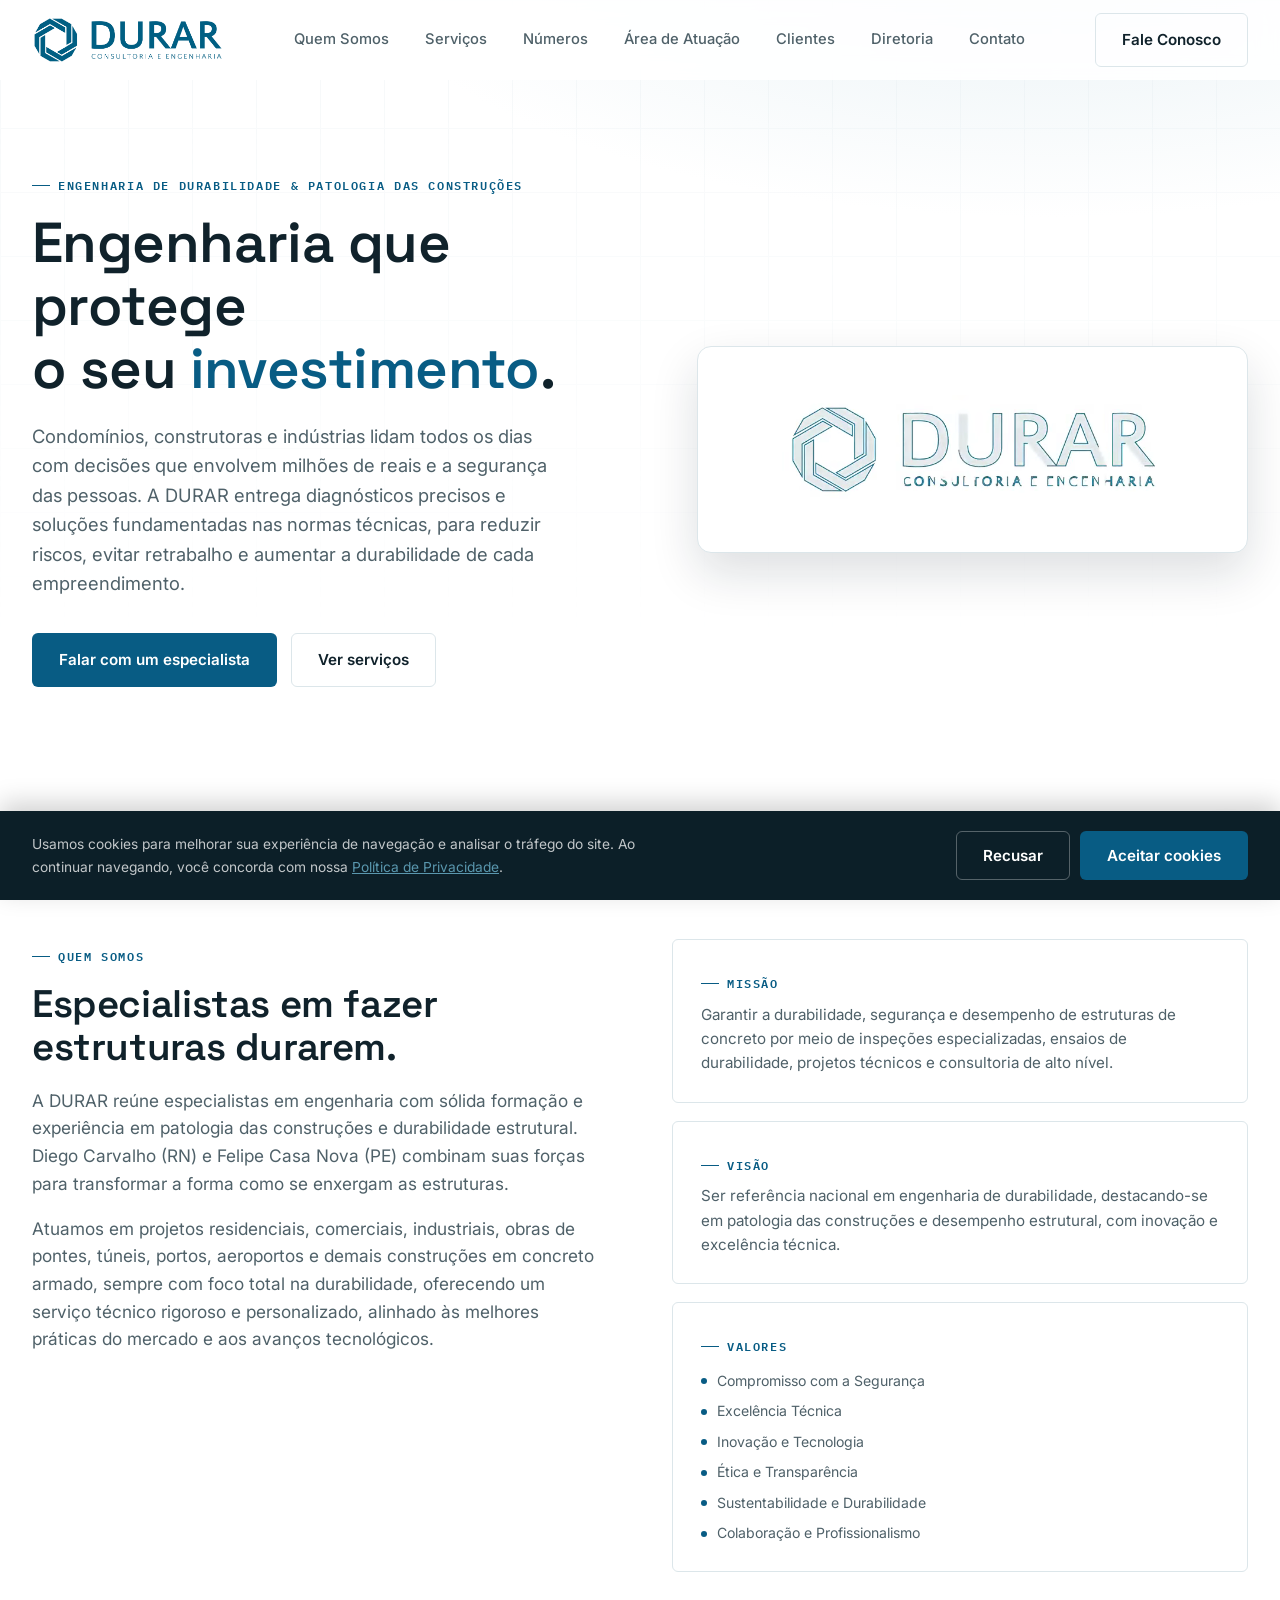
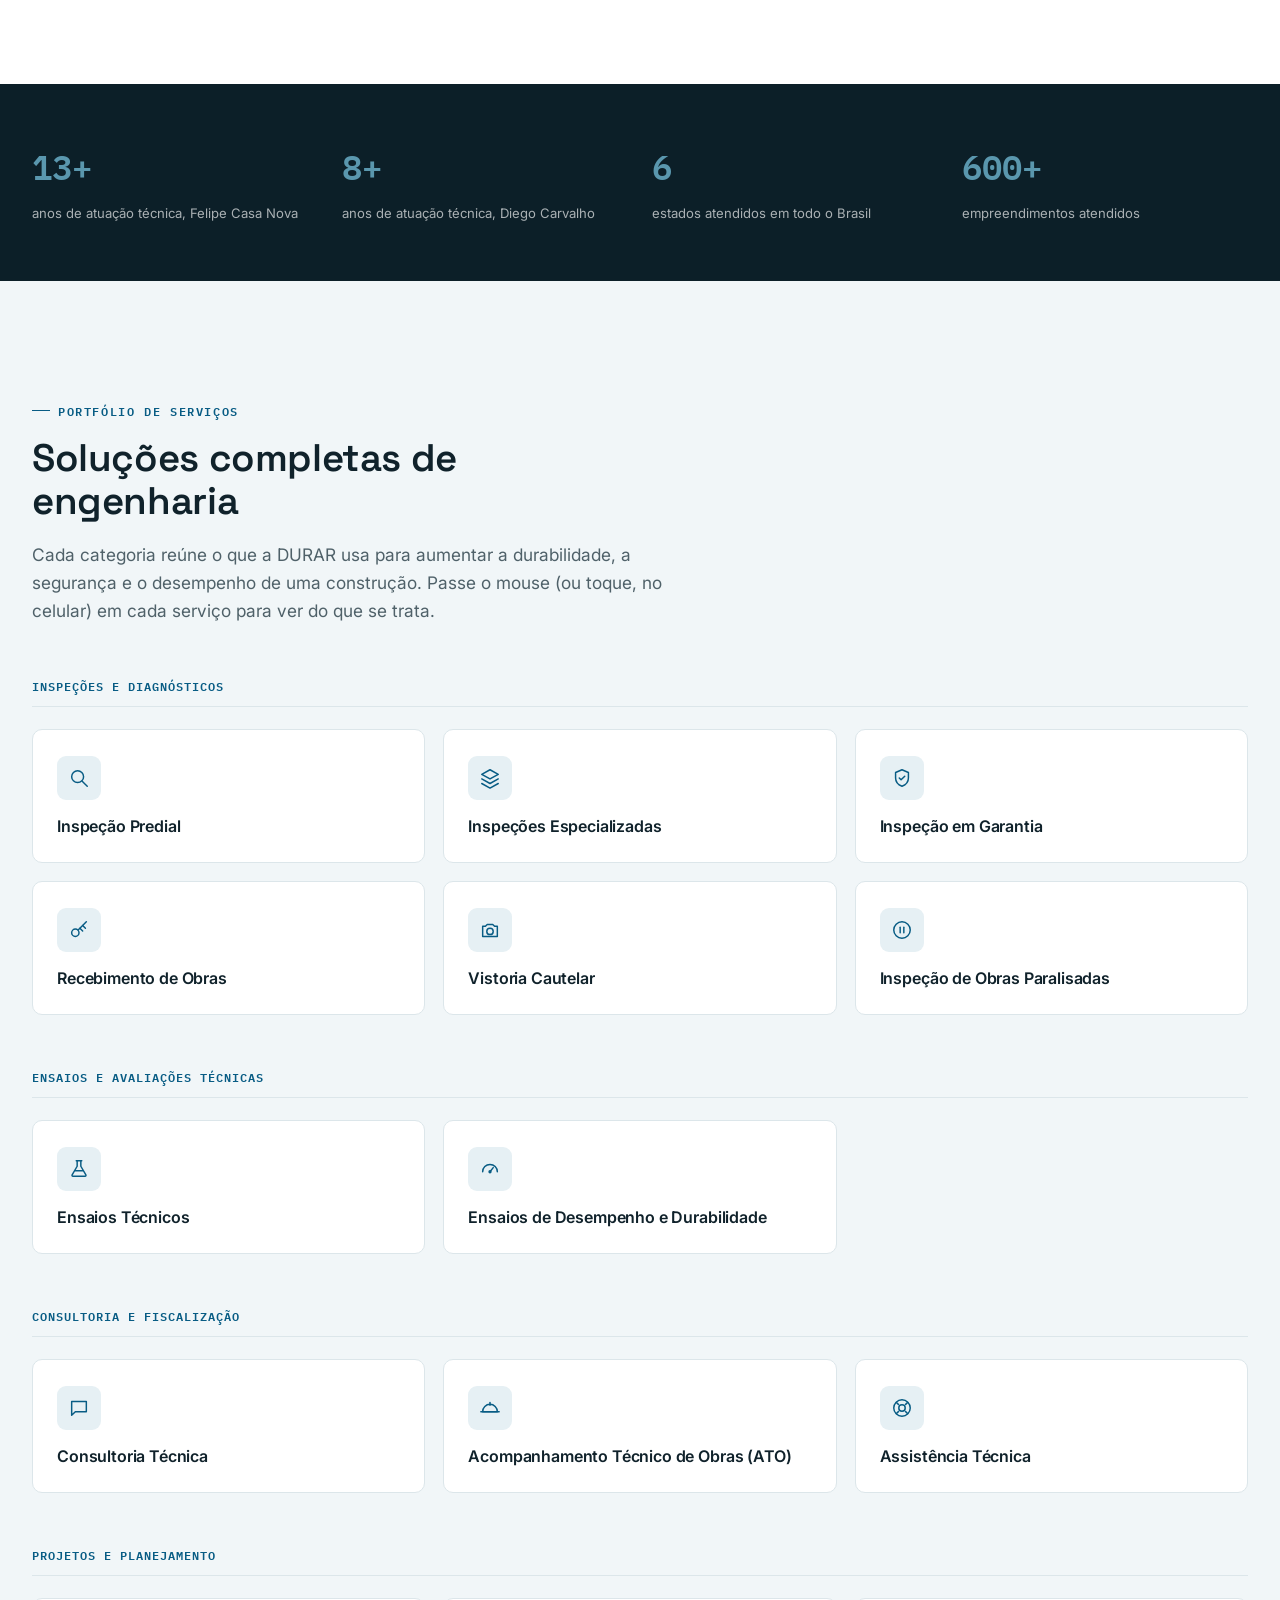
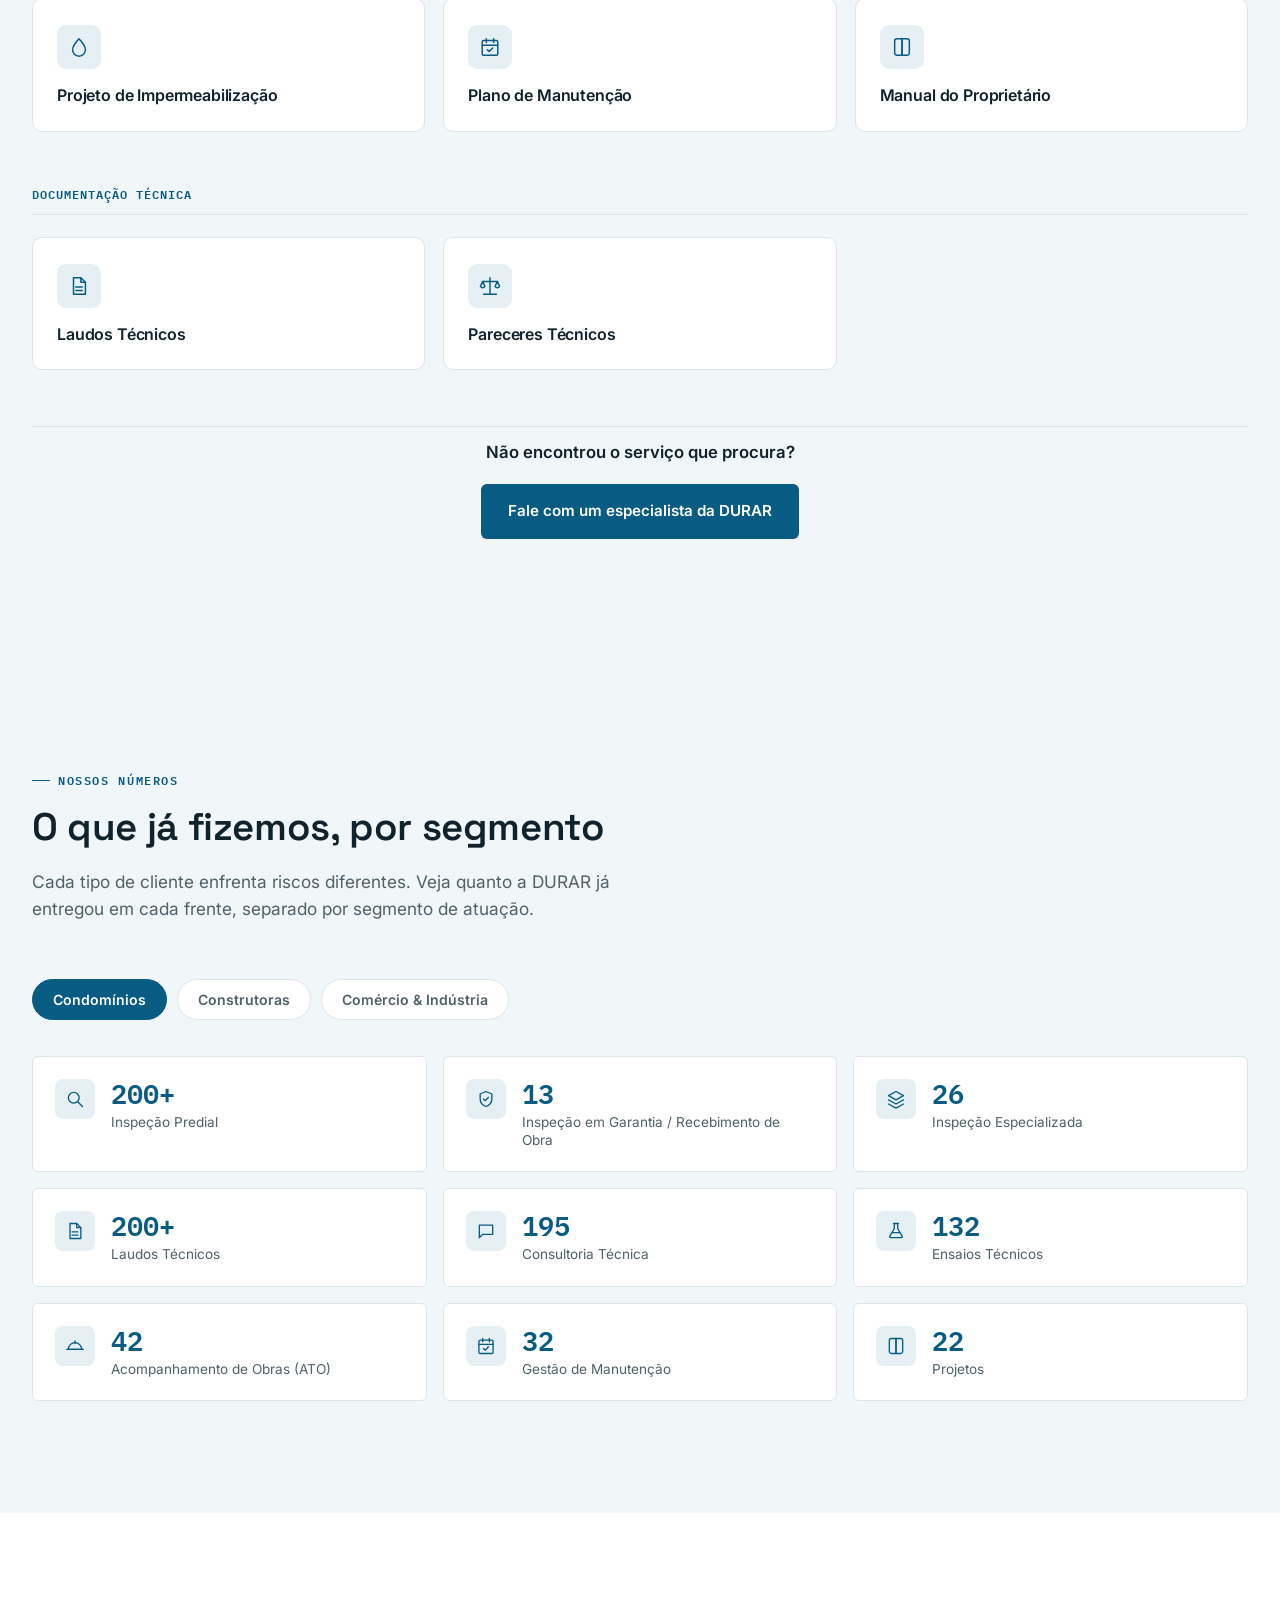
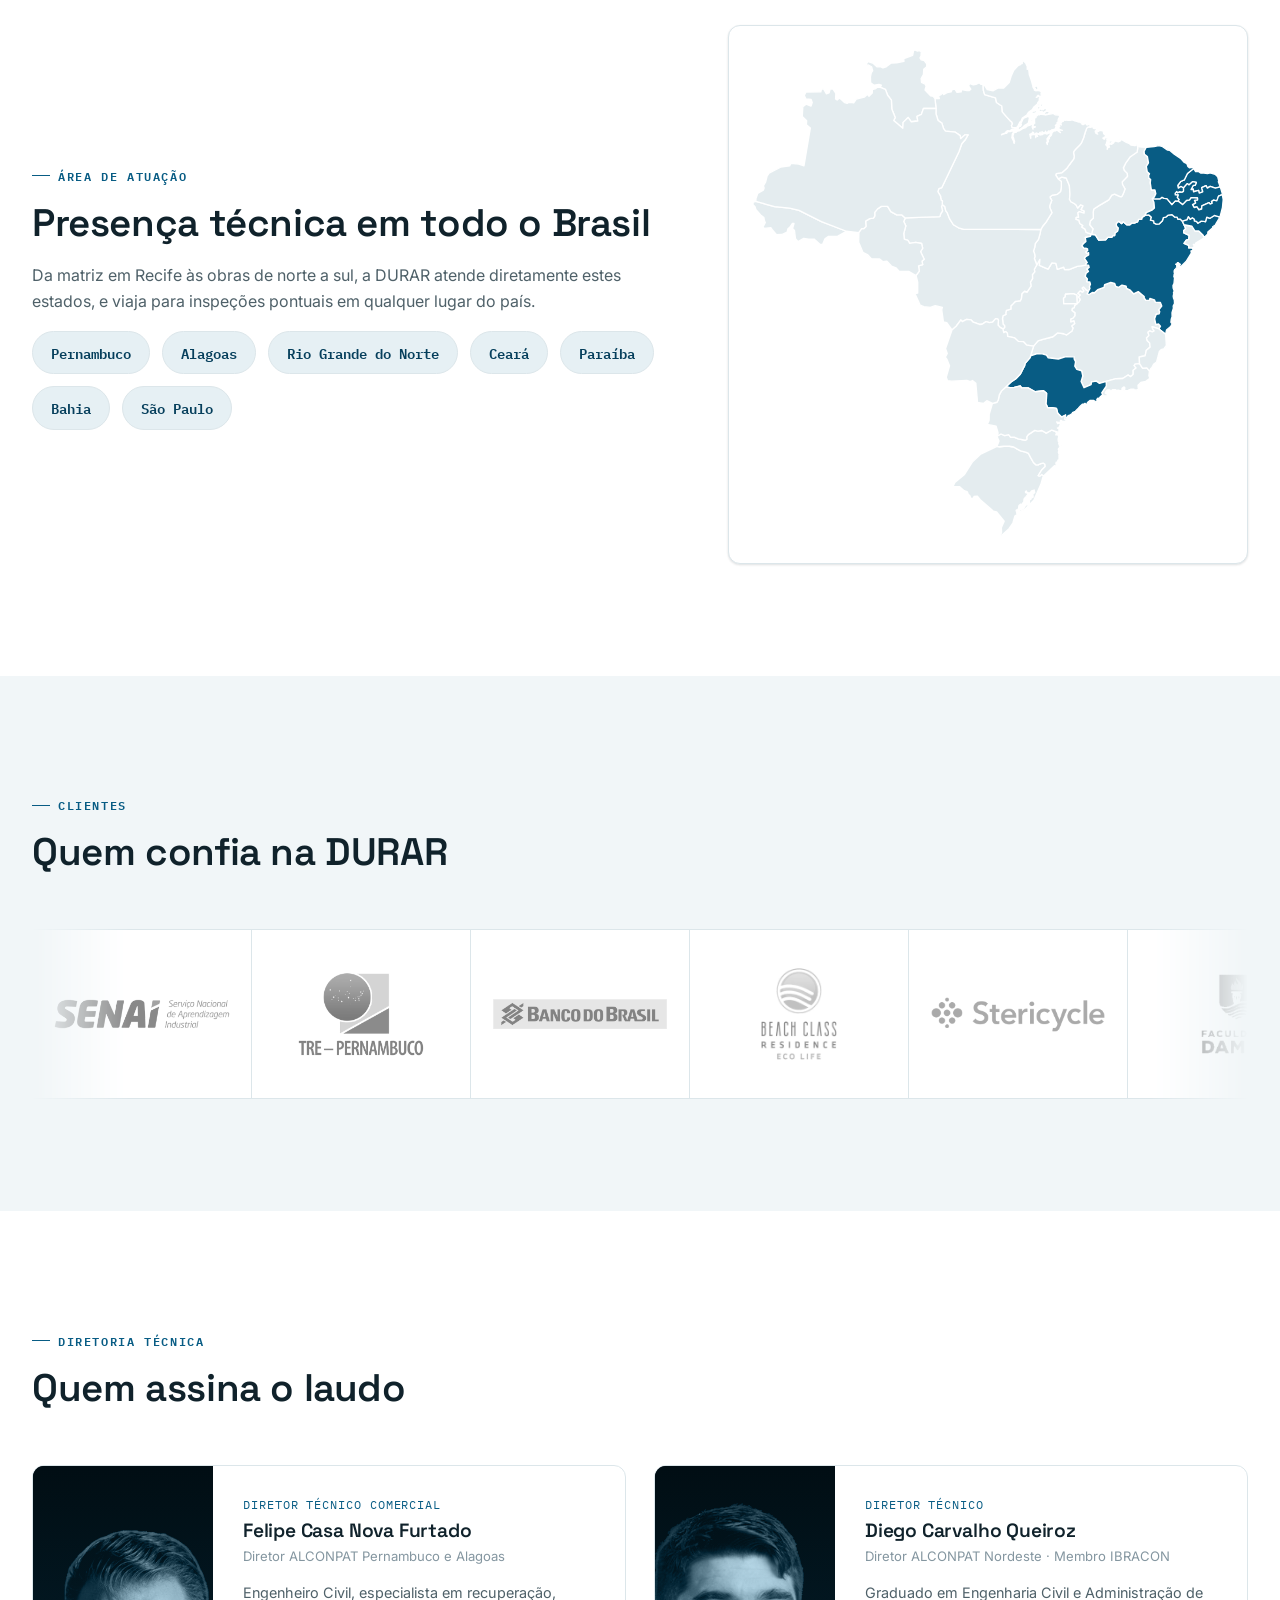
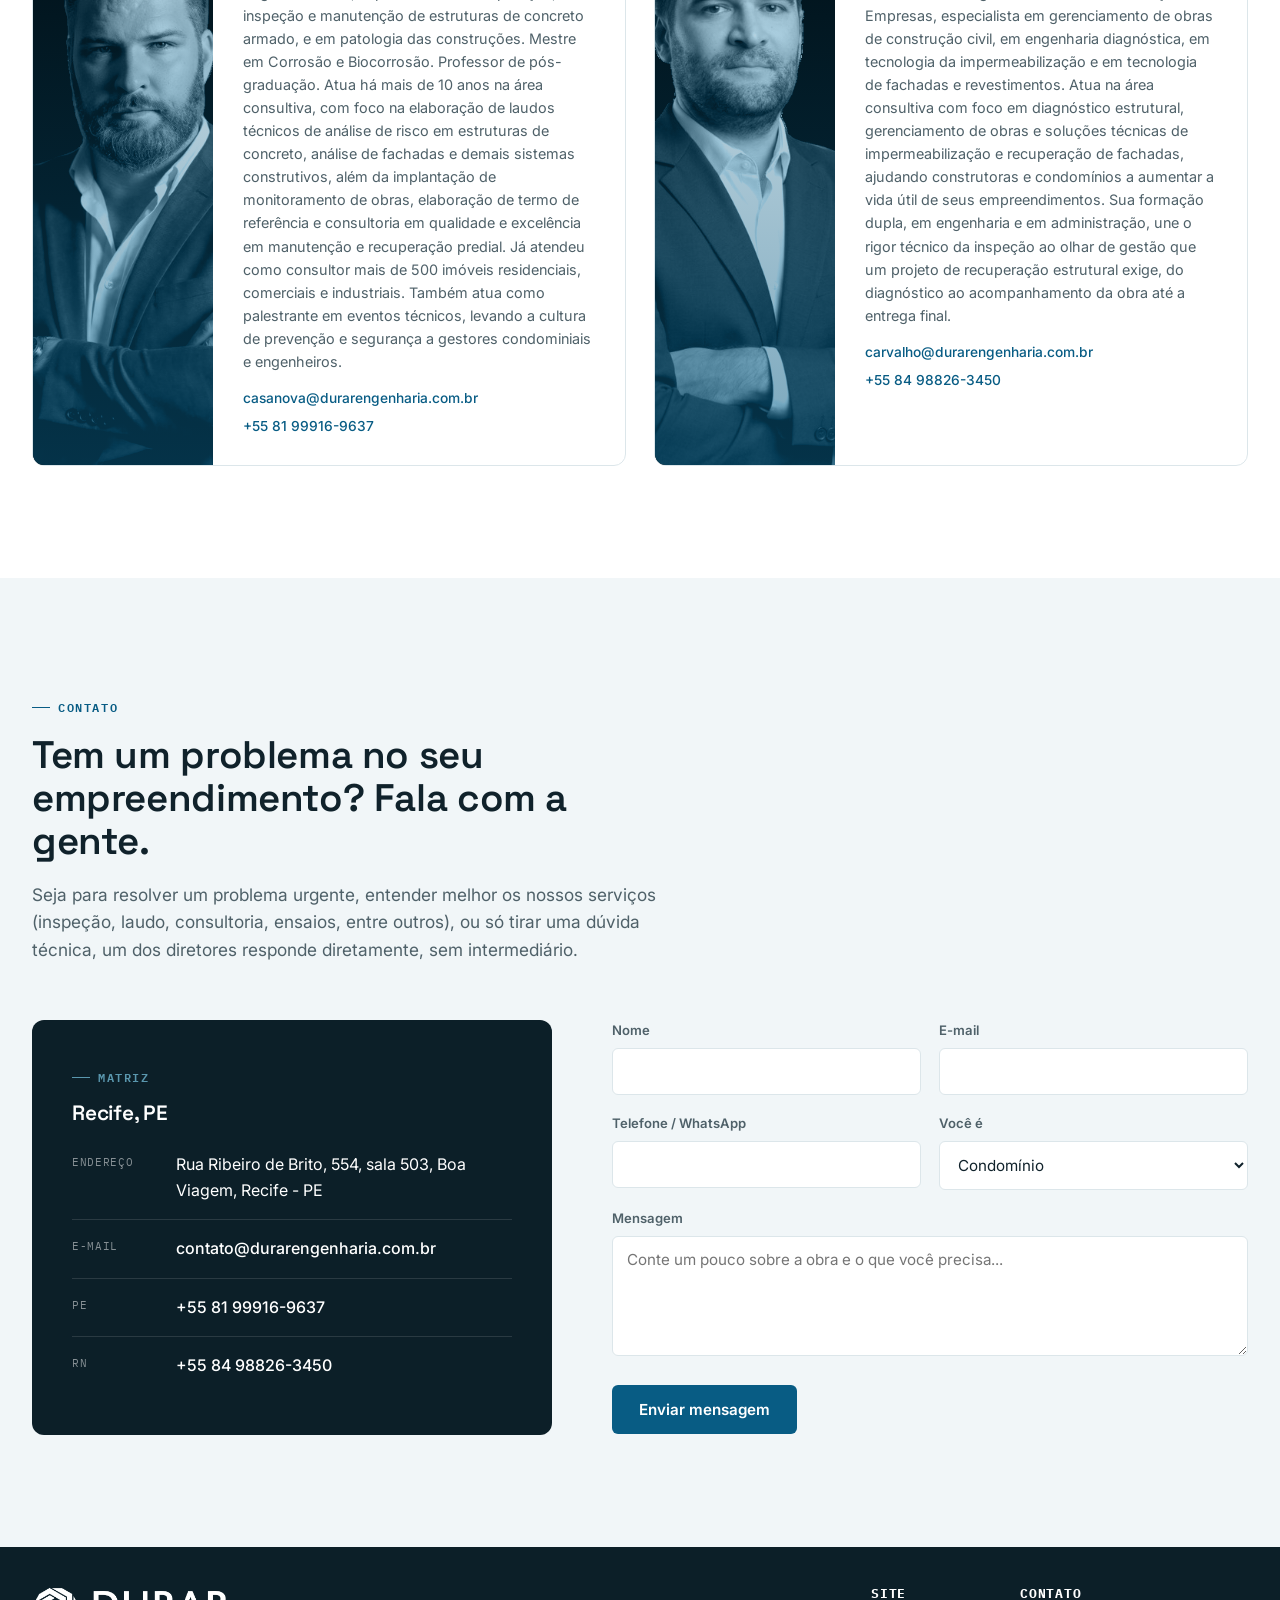
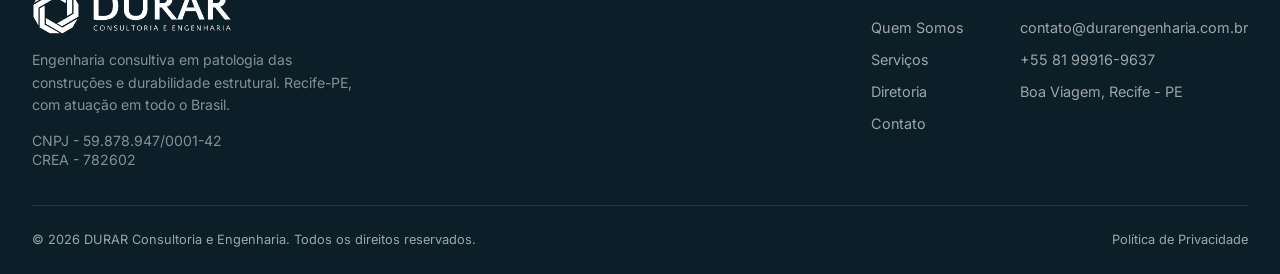
==== commit 1b0854bf: "Update privacy policy link in cookie banner" ====
--- a/index.html
+++ b/index.html
@@ -1090,6 +1090,7 @@
     </div>
     <div class="footer-bottom">
       <span>© <span id="year"></span> DURAR Consultoria e Engenharia. Todos os direitos reservados.</span>
+      <a href="privacidade.html" style="color:rgba(255,255,255,.6);">Política de Privacidade</a>
     </div>
   </div>
 </footer>
@@ -1100,7 +1101,7 @@
 
 <div class="cookie-banner" id="cookieBanner">
   <div class="cookie-banner-inner">
-    <p>Usamos cookies para melhorar sua experiência de navegação e analisar o tráfego do site. Ao continuar navegando, você concorda com nossa <a href="#contato">Política de Privacidade</a>.</p>
+    <p>Usamos cookies para melhorar sua experiência de navegação e analisar o tráfego do site. Ao continuar navegando, você concorda com nossa <a href="privacidade.html">Política de Privacidade</a>.</p>
     <div class="cookie-actions">
       <button class="btn btn-ghost" id="cookieReject">Recusar</button>
       <button class="btn btn-primary" id="cookieAccept">Aceitar cookies</button>
--- a/css/style.css
+++ b/css/style.css
@@ -110,10 +110,13 @@
 /* ============================== HEADER ============================== */
 .site-header{
   position:fixed; top:0; left:0; right:0; z-index:100;
+  border-bottom:1px solid transparent;
+  transition:border-color .25s ease, box-shadow .25s ease;
+}
+.site-header::before{
+  content:""; position:absolute; inset:0; z-index:-1;
   background:rgba(255,255,255,.88);
   backdrop-filter:blur(10px);
-  border-bottom:1px solid transparent;
-  transition:border-color .25s ease, box-shadow .25s ease;
 }
 .site-header.scrolled{ border-color:var(--line); box-shadow:0 2px 16px rgba(12,31,40,.06); }
 .site-header .container{
@@ -395,7 +398,7 @@
 .team-card:hover{ box-shadow:var(--shadow-md); border-color:var(--primary-light); }
 .team-photo{ position:relative; background:var(--bg-dark); overflow:hidden; }
 .team-photo img{
-  width:100%; height:100%; object-fit:cover; display:block;
+  width:100%; height:100%; object-fit:cover; object-position:center 12%; display:block;
   filter:grayscale(60%) contrast(1.05);
   mix-blend-mode:luminosity;
 }
@@ -418,7 +421,7 @@
 }
 @media (max-width:520px){
   .team-card{ grid-template-columns:1fr; }
-  .team-photo{ height:220px; }
+  .team-photo{ height:360px; }
 }
 
 /* ===================== CONTATO ===================== */
